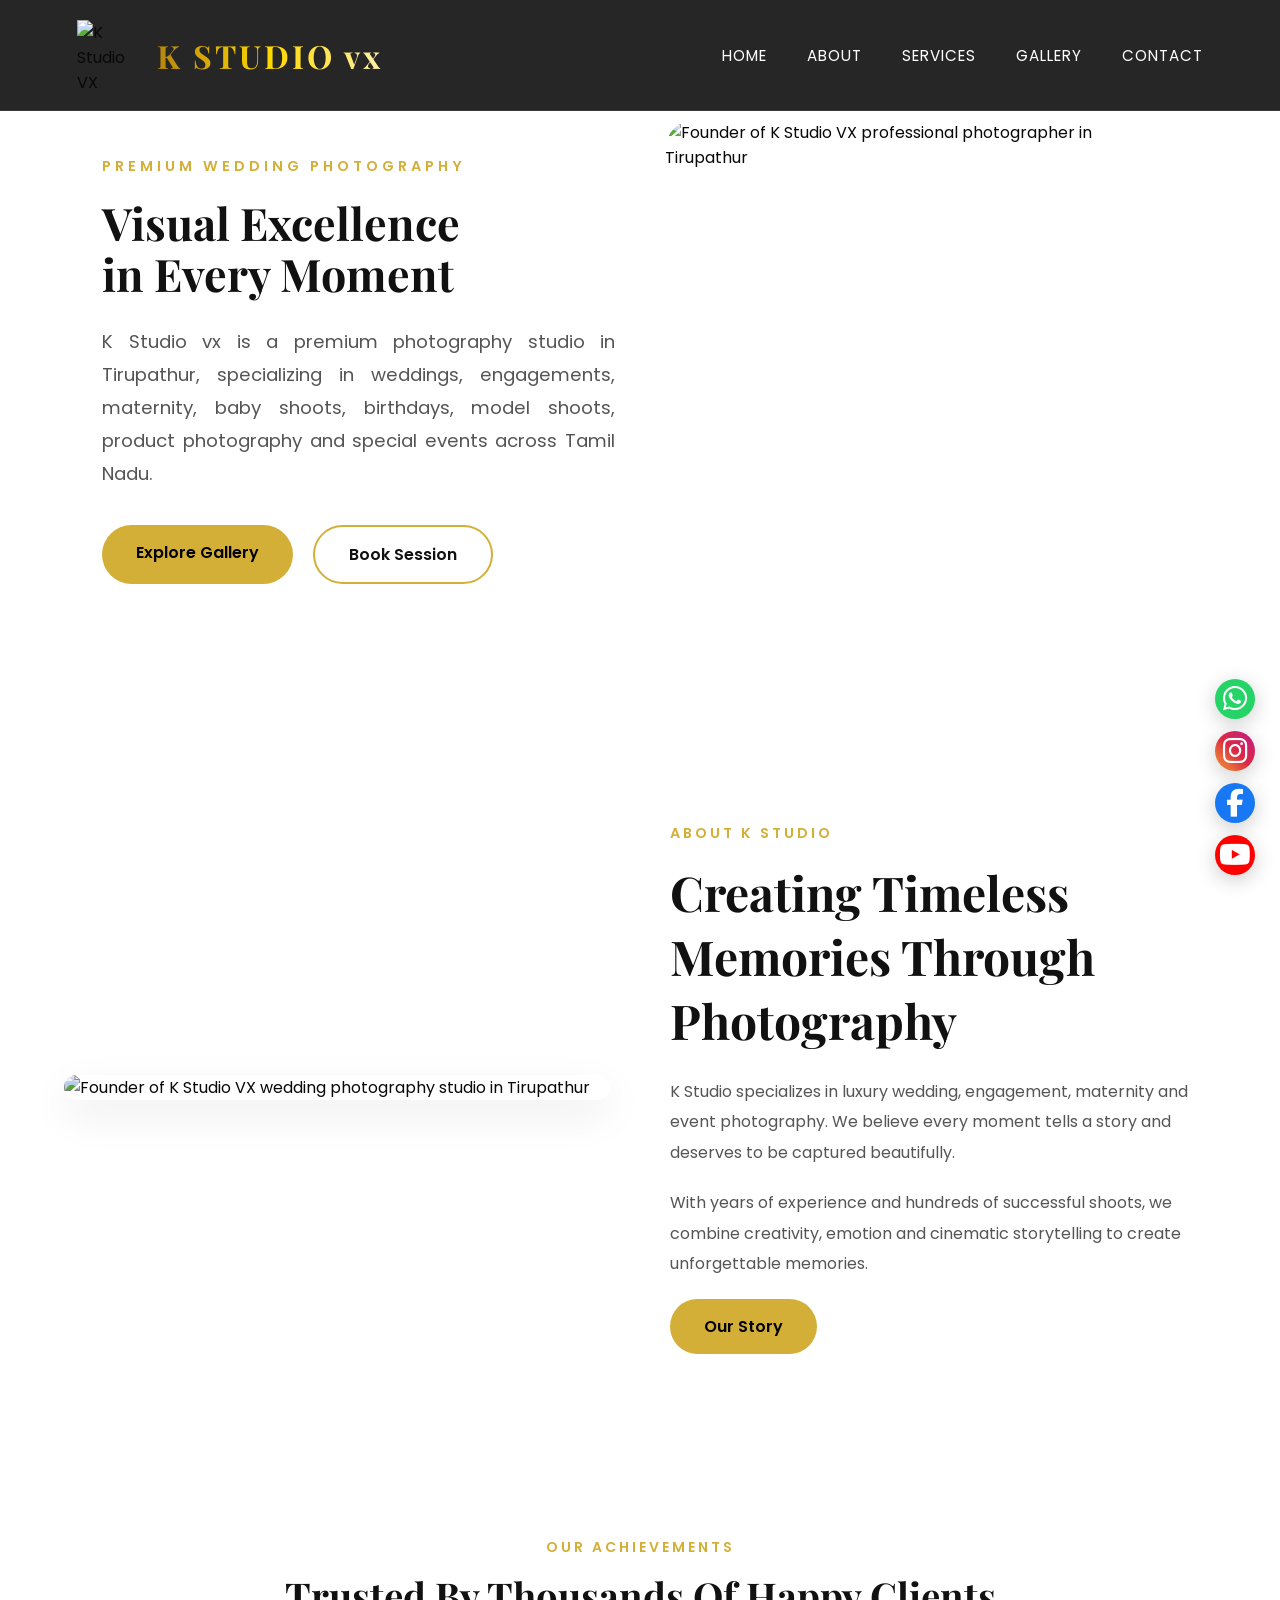
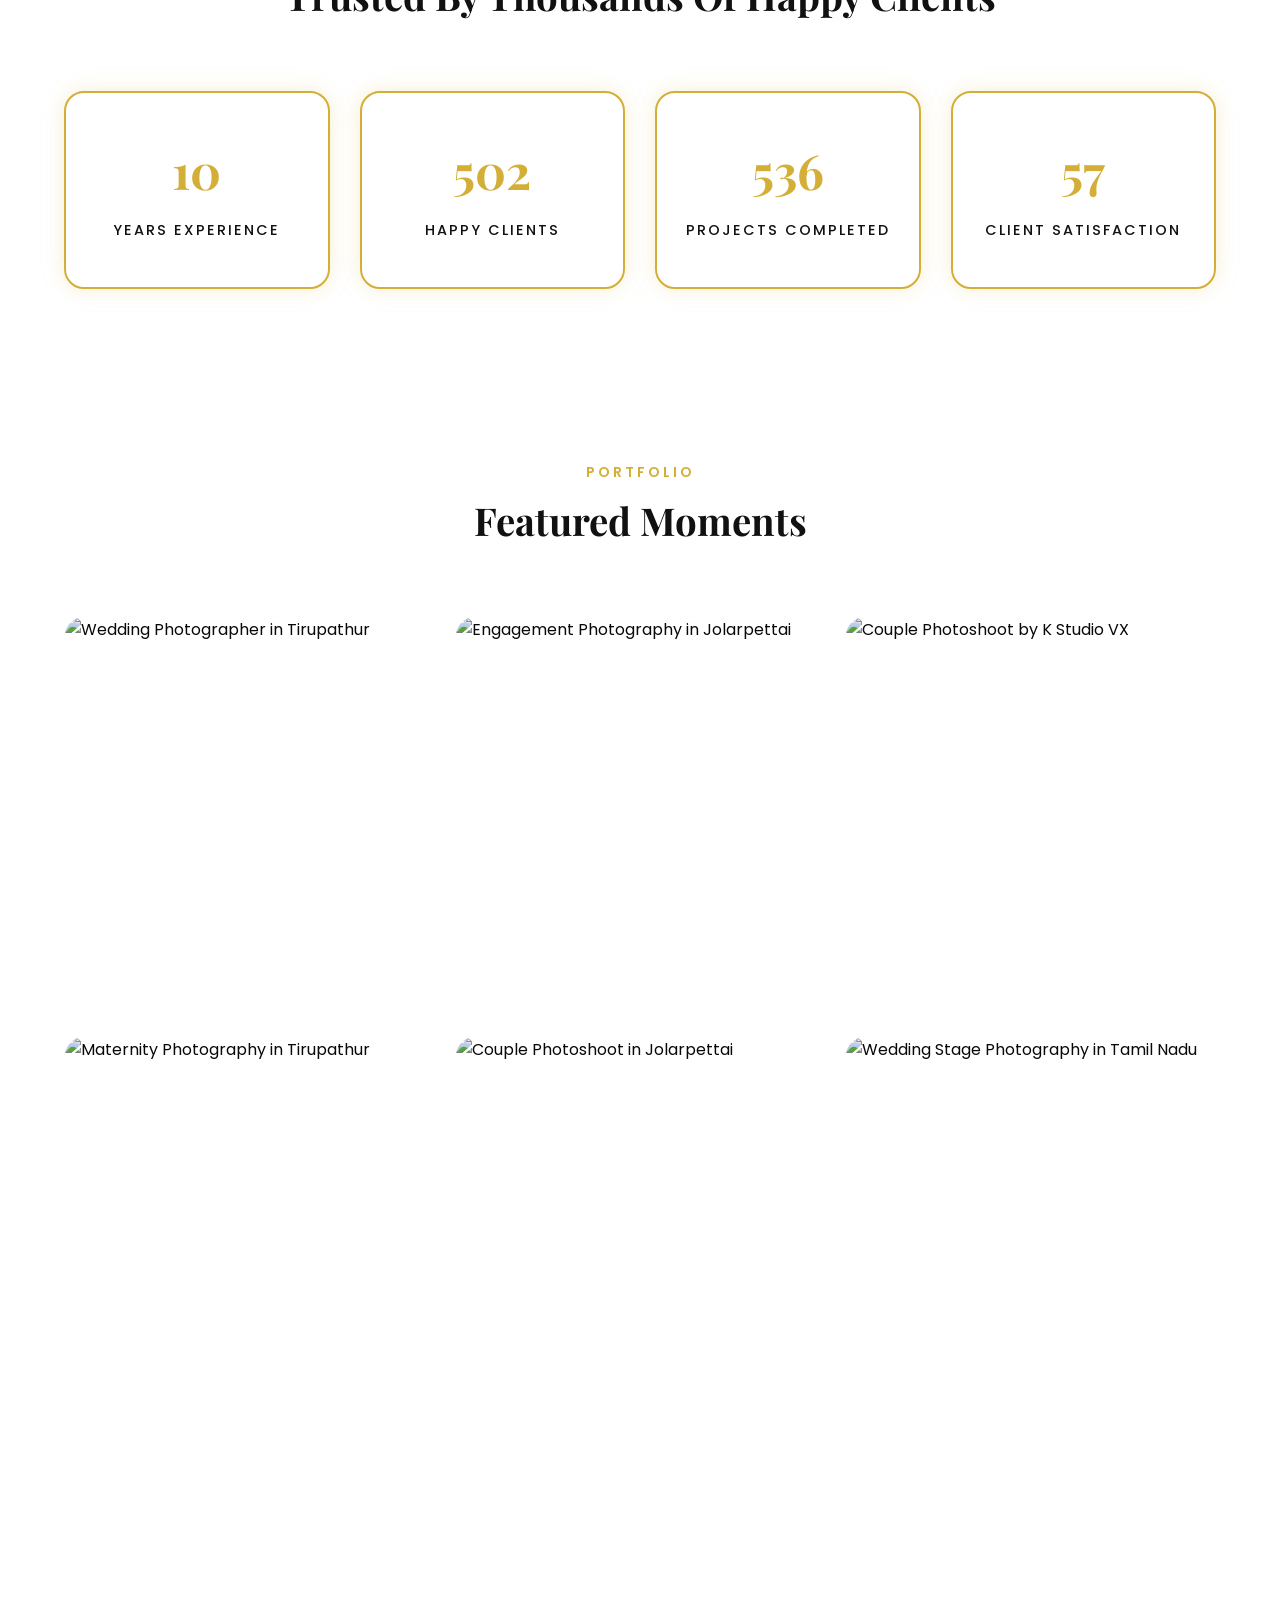
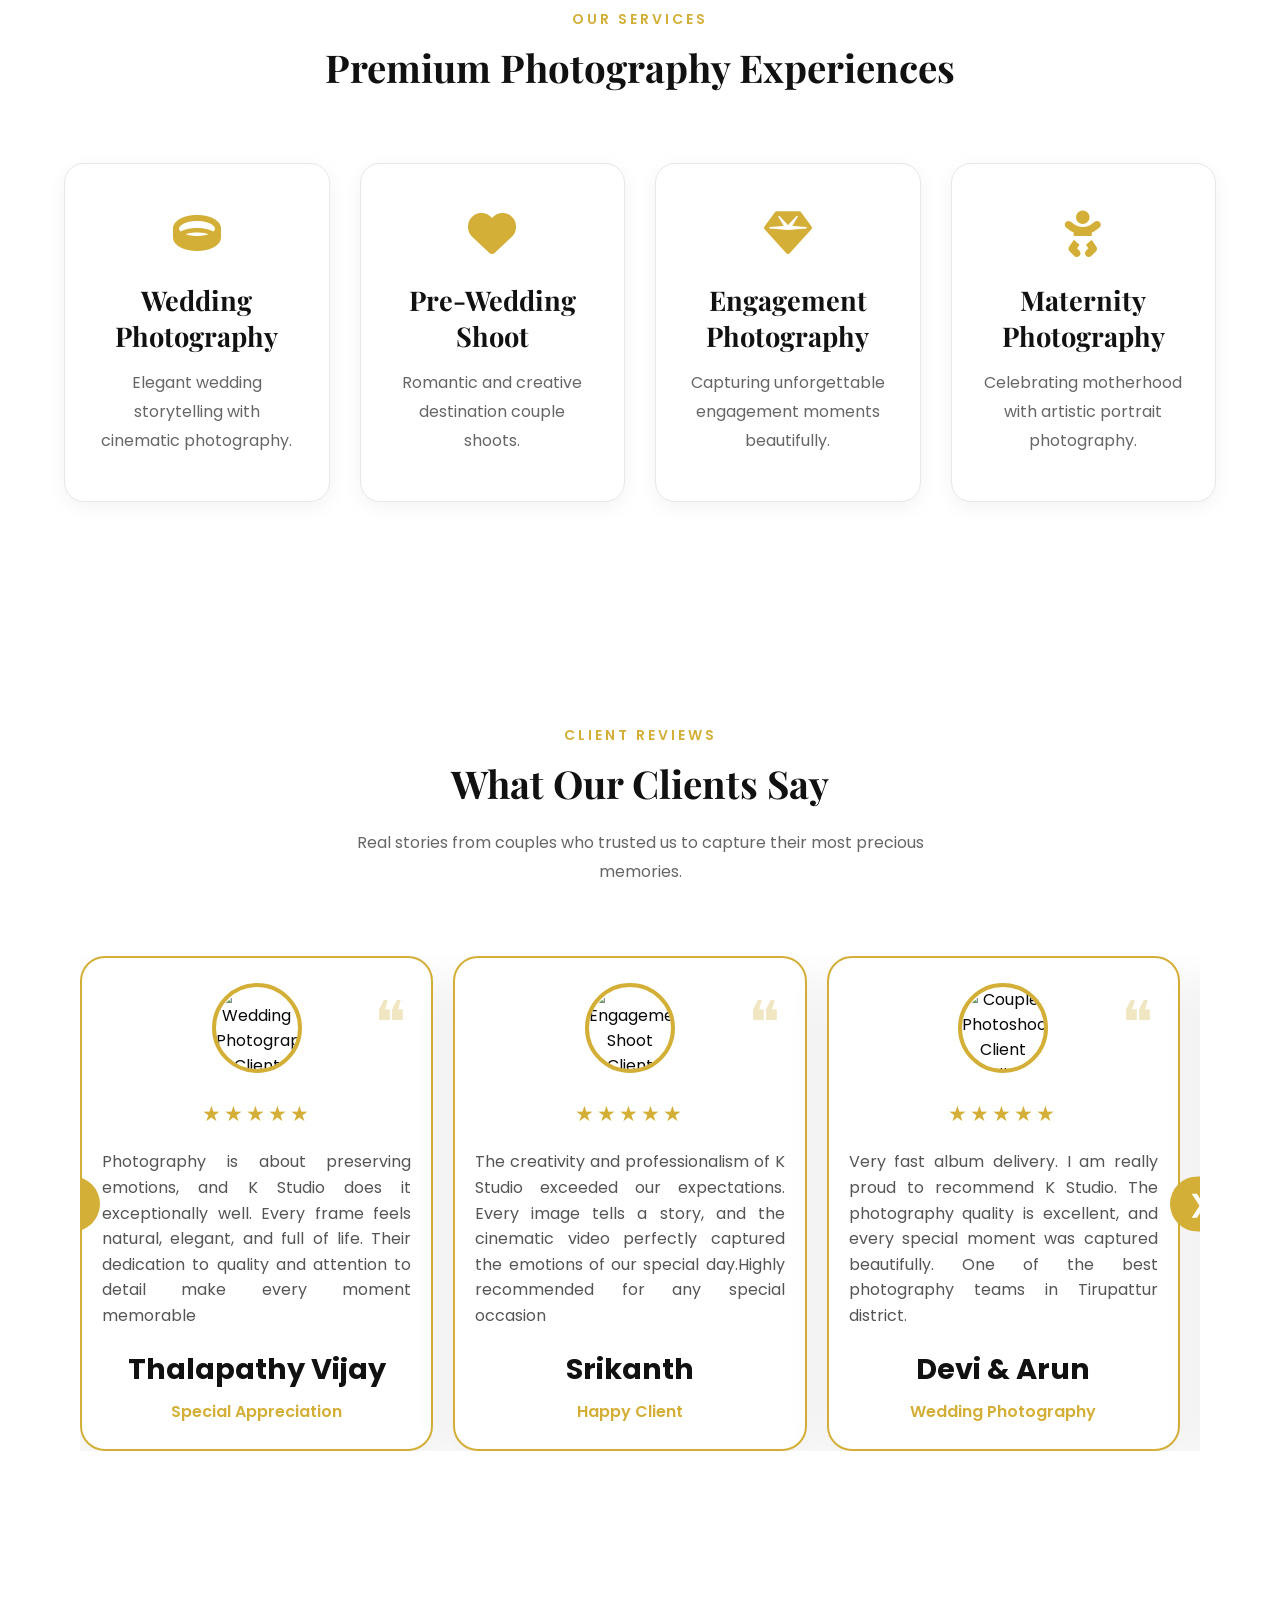
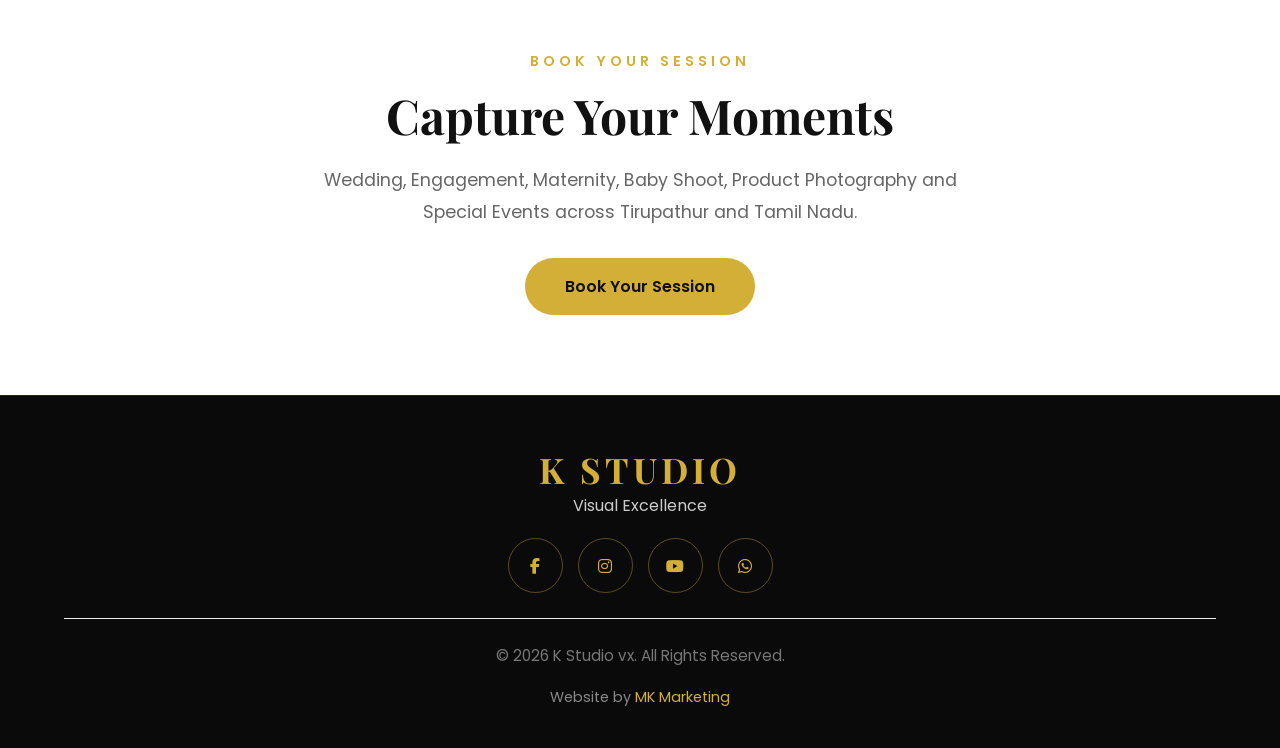
==== index.html @ 22b1cc3c "Add files via upload" ====
<!DOCTYPE html>
<html lang="en">
<head>

<meta charset="UTF-8">
<meta name="viewport" content="width=device-width, initial-scale=1.0">

<title>K Studio vx | Wedding Photographer in Tirupathur & Jolarpettai</title>

<meta name="description"
content="K Studio vx offers wedding photography, pre-wedding shoots, engagement photography, maternity photography and event photography in Tirupathur, Jolarpettai and surrounding areas of Tamil Nadu.">

<meta name="keywords"
content="Wedding Photographer Tirupathur, Wedding Photography Jolarpettai, Pre Wedding Shoot Tirupathur, Engagement Photography Tirupathur, Maternity Photography Tirupathur, Event Photographer Tirupathur">

<meta name="robots"
content="index, follow">

<meta name="author"
content="K Studio vx">

<meta name="theme-color"
content="#d4af37">

<link rel="canonical"
href="https://kstudiovx.com/">

<!-- Open Graph -->

<meta property="og:title"
content="K Studio vx | Wedding Photographer in Tirupathur & Jolarpettai">

<meta property="og:description"
content="Professional Wedding, Pre-Wedding, Engagement, Maternity and Event Photography Services in Tirupathur and Jolarpettai.">

<meta property="og:type"
content="website">

<meta property="og:url"
content="https://kstudiovx.com/">

<meta property="og:image"
content="https://kstudiovx.com/images/hero.jpg">

<meta property="og:site_name"
content="K Studio vx">

<!-- Twitter -->

<meta name="twitter:card"
content="summary_large_image">

<meta name="twitter:title"
content="K Studio vx | Wedding Photographer">

<meta name="twitter:description"
content="Wedding, Engagement, Pre-Wedding, Maternity and Event Photography in Tirupathur & Jolarpettai.">

<meta name="twitter:image"
content="https://kstudiovx.com/images/hero.jpg">

<!-- Favicon -->

<link rel="icon"
type="image/x-icon"
href="favicon/favicon.ico">

<link rel="icon"
type="image/png"
sizes="96x96"
href="favicon/favicon-96x96.png">

<link rel="apple-touch-icon"
href="favicon/apple-touch-icon.png">

<link rel="manifest"
href="favicon/site.webmanifest">

<!-- Google Fonts -->

<link rel="preconnect"
href="https://fonts.googleapis.com">

<link rel="preconnect"
href="https://fonts.gstatic.com"
crossorigin>

<link href="https://fonts.googleapis.com/css2?family=Playfair+Display:wght@400;500;600;700;800&family=Poppins:wght@300;400;500;600&display=swap"
rel="stylesheet">

<!-- Font Awesome -->

<link rel="stylesheet"
href="https://cdnjs.cloudflare.com/ajax/libs/font-awesome/6.5.2/css/all.min.css">

<!-- Main CSS -->

<link rel="stylesheet"
href="style.css">

<!-- Local Business Schema -->

<script type="application/ld+json">
{
  "@context":"https://schema.org",
  "@type":"PhotographyBusiness",
  "name":"K Studio VX",
  "url":"https://kstudiovx.com/",
  "logo":"https://kstudiovx.com/favicon/web-app-manifest-512x512.png",
  "image":"https://kstudiovx.com/images/hero.jpg",
  "telephone":"+91 8110020794",
  "priceRange":"₹₹",
  "address":{
    "@type":"PostalAddress",
    "addressLocality":"Tirupathur",
    "addressRegion":"Tamil Nadu",
    "addressCountry":"IN"
  },
  "areaServed":[
    "Tirupathur",
    "Jolarpettai",
    "Vaniyambadi",
    "Ambur"
  ],
  "sameAs":[
    "https://www.instagram.com/kstudio_vx",
    "https://www.facebook.com/Kstudiovx",
    "https://www.youtube.com/channel/UClkUbWwsA2UwLpnq77SZYZA"
  ]
}
</script>

</head>
<body>

    <!-- LOADER -->
    <div id="loader">
        <div class="loader-content">
            <h1>K STUDIO</h1>
            <span>Visual Excellence</span>
        </div>
    </div>

    <!-- NAVBAR -->
    <header class="header">
        <div class="logo">

    <img src="images/k-studio-vx-logo.jpg" alt="K Studio VX Wedding Photographer Tirupathur Logo">

    <h2>K STUDIO vx</h2>

</div>

        <nav class="navbar">
            <ul>
                <li><a href="#home">Home</a></li>
                <li><a href="about.html">About</a></li>
                <li><a href="services.html">Services</a></li>
                <li><a href="gallery.html">Gallery</a></li>
                <li><a href="contact.html">Contact</a></li>
            </ul>
        </nav>

        <div class="menu-btn">
            <i class="fas fa-bars"></i>
        </div>
    </header>

    <!-- HERO SECTION -->
<section class="hero">

    <div class="hero-content">

        <span class="hero-subtitle">
            PREMIUM WEDDING PHOTOGRAPHY
        </span>

        <h1>
            Visual Excellence<br>
            in Every Moment
        </h1>
     <p>K Studio vx is a premium photography studio in Tirupathur,
specializing in weddings, engagements, maternity,
baby shoots, birthdays, model shoots, product photography
and special events across Tamil Nadu.
</p>

        <div class="hero-buttons">

            <a href="gallery.html" class="btn-gold">
                Explore Gallery
            </a>

            <a href="contact.html" class="btn-outline">
                Book Session
            </a>

        </div>

    </div>

    <div class="hero-image">

    <div class="hero-slider">

        <img src="images/k-studio-vx-founder-tirupathur.jpg" class="slide active" alt="Founder of K Studio VX professional photographer in Tirupathur">

        <img src="images/professional-photographer-tirupathur-k-studio-vx.jpg" class="slide" alt="Professional wedding and event photographer from K Studio VX Tirupathur">

        <img src="images/k-studio-vx-photography-team-tirupathur.jpg" class="slide" alt="K Studio VX photography team serving Tirupathur and Jolarpettai">

    </div>

</div>

</section>
<!-- ABOUT SECTION -->

<section class="about" id="about">

    <div class="container">

        <div class="about-grid">

            <div class="about-image">

                <img src="images/k-studio-vx-founder.jpg" alt="Founder of K Studio VX wedding photography studio in Tirupathur">

            </div>

            <div class="about-content">

                <span>ABOUT K STUDIO</span>

                <h2>Creating Timeless Memories Through Photography</h2>

                <p>
                    K Studio specializes in luxury wedding,
                    engagement, maternity and event photography.
                    We believe every moment tells a story and
                    deserves to be captured beautifully.
                </p>

                <p>
                    With years of experience and hundreds of
                    successful shoots, we combine creativity,
                    emotion and cinematic storytelling to
                    create unforgettable memories.
                </p>

                <a href="about.html" class="btn-gold">
                    Our Story
                </a>

            </div>

        </div>

    </div>

</section>
  <section class="stats">

    <div class="container">

        <div class="section-title">

            <span>OUR ACHIEVEMENTS</span>

            <h2>Trusted By Thousands Of Happy Clients</h2>

        </div>

        <div class="stats-grid">

            <div class="stat-box">
                <h2 class="counter" data-target="16">0</h2>
                <span>Years Experience</span>
            </div>

            <div class="stat-box">
                <h2 class="counter" data-target="880">0</h2>
                <span>Happy Clients</span>
            </div>

            <div class="stat-box">
                <h2 class="counter" data-target="940">0</h2>
                <span>Projects Completed</span>
            </div>

            <div class="stat-box">
                <h2 class="counter" data-target="100">0</h2>
                <span>Client Satisfaction</span>
            </div>

        </div>

    </div>

</section>

<!-- GALLERY PREVIEW -->
    <section class="gallery-preview reveal">

        <div class="container">

            <div class="section-title">
                <span>PORTFOLIO</span>
                <h2>Featured Moments</h2>
            </div>

            <div class="gallery-grid">

                <img src="images/wedding-photographer-tirupathur.jpg" alt="Wedding Photographer in Tirupathur">
                <img src="images/wedding-couple-portrait-tirupathur.jpg" alt="Engagement Photography in Jolarpettai">
                <img src="images/engagement-photography-jolarpettai.jpg" alt="Couple Photoshoot by K Studio VX">
                <img src="images/maternity-photography-tirupathur.jpg" alt="Maternity Photography in Tirupathur">
                <img src="images/couple-photoshoot-jolarpettai.jpg" alt="Couple Photoshoot in Jolarpettai">
                <img src="images/pre-wedding-shoot-tirupathur.jpg" alt="Wedding Stage Photography in Tamil Nadu">

            </div>

        </div>

    </section>
    <!-- SERVICES -->
    <section class="services reveal">

        <div class="container">

            <div class="section-title">
                <span>OUR SERVICES</span>
                <h2>Premium Photography Experiences</h2>
            </div>

            <div class="services-grid">

                <div class="service-card">
                  <i class="fas fa-ring"></i>
                    <h3>Wedding Photography</h3>
                    <p>
                        Elegant wedding storytelling with
                        cinematic photography.
                    </p>
                </div>

                <div class="service-card">
              <i class="fas fa-heart"></i>
                    <h3>Pre-Wedding Shoot</h3>
                    <p>
                        Romantic and creative destination
                        couple shoots.
                    </p>
                </div>

                <div class="service-card">
                   <i class="fas fa-gem"></i>
                    <h3>Engagement Photography</h3>
                    <p>
                        Capturing unforgettable engagement
                        moments beautifully.
                    </p>
                </div>

                <div class="service-card">
                    <i class="fas fa-baby"></i>
                    <h3>Maternity Photography</h3>
                    <p>
                        Celebrating motherhood with artistic
                        portrait photography.
                    </p>
                </div>

            </div>

        </div>

    </section>

  
    

<!-- TESTIMONIAL SECTION -->
<section class="testimonial" id="testimonial">

    <div class="container">

        <div class="section-title">

            <span>CLIENT REVIEWS</span>

            <h2>What Our Clients Say</h2>

            <p>
                Real stories from couples who trusted us to capture
                their most precious memories.
            </p>

        </div>

        <!-- TESTIMONIAL SLIDER -->
        <div class="testimonial-slider">

            <!-- PREVIOUS BUTTON -->
            <button class="testimonial-prev">
                ❮
            </button>

            <!-- TESTIMONIAL GRID -->
            <div class="testimonial-grid">

                <!-- CARD 1 -->
                <div class="testimonial-card">

                    <div class="quote-icon">❝</div>

                    <img src="images/wedding-client-review.jpg" alt="Wedding Photography Client Review">

                    <div class="review-stars">★★★★★</div>

                    <p>
                      Photography is about preserving emotions, and K Studio does it exceptionally well. Every frame feels natural, elegant, and full of life. Their dedication to quality and attention to detail make every moment memorable

                    <h3>Thalapathy Vijay </h3>

                    <span class="client-type">
                        Special Appreciation
                    </span>

                </div>

                <!-- CARD 2 -->
                <div class="testimonial-card">

                    <div class="quote-icon">❝</div>

                    <img src="images/engagement-client-review.jpg" alt="Engagement Shoot Client Testimonial">

                    <div class="review-stars">★★★★★</div>

                    <p>
                The creativity and professionalism of K Studio exceeded our expectations. Every image tells a story, and the cinematic video perfectly captured the emotions of our special day.Highly recommended for any special occasion
                    </p>

                    <h3>Srikanth</h3>

                    <span class="client-type">
                        Happy Client
                    </span>

                </div>

                <!-- CARD 3 -->
                <div class="testimonial-card">

                    <div class="quote-icon">❝</div>

                    <img src="images/couple-shoot-client-review.jpg" alt="Couple Photoshoot Client Feedback">

                    <div class="review-stars">★★★★★</div>

                    <p>
                       Very fast album delivery. I am really proud to recommend K Studio. The photography quality is excellent, and every special moment was captured beautifully. One of the best photography teams in Tirupattur district.
                    </p>

                    <h3>Devi & Arun</h3>

                    <span class="client-type">
                        Wedding Photography
                    </span>

                </div>

                <!-- CARD 4 -->
                <div class="testimonial-card">

                    <div class="quote-icon">❝</div>

                    <img src="images/maternity-client-review.jpg" alt="Maternity Photography Client Review">

                    <div class="review-stars">★★★★★</div>

                    <p>I had an amazing studio experience! The space was clean, professional, and well-equipped. The staff made me feel comfortable and confident throughout the session. Highly recommended!
                    </p>

                    <h3>Rishi Raj</h3>

                    <span class="client-type">
                        Wedding Photography
                    </span>

                </div>
                <!-- CARD 5 -->

                <div class="testimonial-card">

                    <div class="quote-icon">❝</div>

                    <img src="images/event-photography-review.jpg" alt="Event Photography Customer Testimonial">

                    <div class="review-stars">★★★★★</div>

                    <p>
                        Karthi Was Not Only a Master Behind The Camera But Also a True Professional. They Arrived On Time, Maintained a Friendly and Made Us Feel At Ease Throughout The Session.
                    </p>

                    <h3>Ashwin Venkatesh</h3>

                    <span class="client-type">
                       Pre-Wedding Photography
                    </span>

                </div>
                 <!-- CARD 6 -->
                <div class="testimonial-card">

                    <div class="quote-icon">❝</div>

                    <img src="images/wedding-photography-review.jpg" alt="Wedding Photography Experience with K Studio VX">

                    <div class="review-stars">★★★★★</div>

                    <p>K Studio delivers pure magic through the lens.Every photo tells a story, full of emotion and detail.Their team is highly professional, punctual, and creative. They capture natural moments without making it feel staged.Editing are simply top-notch.

                    <h3>Lokesh</h3>

                    <span class="client-type">
                        Engagement Shoot
                    </span>

                </div>

            </div>

            <!-- NEXT BUTTON -->
            <button class="testimonial-next">
                ❯
            </button>

        </div>

    </div>

</section>
    <!-- CTA -->
   <!-- CTA SECTION -->
<section class="cta reveal">

    <div class="container">

        <span class="cta-subtitle">
            BOOK YOUR SESSION
        </span>

        <h2>
    Capture Your Moments
</h2>
        <p>
            Wedding, Engagement, Maternity, Baby Shoot,
            Product Photography and Special Events across
            Tirupathur and Tamil Nadu.
        </p>

        <a href="contact.html" class="btn-gold">
            Book Your Session
        </a>

    </div>

</section>

    <!-- FOOTER -->
    <footer>

        <div class="container">

            <h2>K STUDIO</h2>

            <p>
           Visual Excellence
            </p>

            <div class="social-icons">

                <a href="https://www.facebook.com/Kstudiovx"><i class="fab fa-facebook-f"></i></a>

                <a href="https://www.instagram.com/kstudio_vx"><i class="fab fa-instagram"></i></a>

                <a href="https://www.youtube.com/channel/UClkUbWwsA2UwLpnq77SZYZA"><i class="fab fa-youtube"></i></a>

                <a href="https://wa.me/918110020794"><i class="fab fa-whatsapp"></i></a>

            </div>

            <p class="copyright">
                © 2026 K Studio vx. All Rights Reserved.
            </p>
       <p class="footer-credit">Website by
    <a href="https://mohankanth.com"
       target="_blank"
       rel="noopener noreferrer">
       MK Marketing
    </a>
</p>

        </div>

    </footer>

    <!-- WHATSAPP -->
    <div class="floating-social">

    <a href="https://wa.me/918110020794" target="_blank" class="whatsapp">
        <i class="fab fa-whatsapp"></i>
    </a>

    <a href="https://www.instagram.com/kstudio_vx" target="_blank" class="instagram">
        <i class="fab fa-instagram"></i>
    </a>

    <a href="https://www.facebook.com/Kstudiovx" target="_blank" class="facebook">
        <i class="fab fa-facebook-f"></i>
    </a>

    <a href="https://www.youtube.com/channel/UClkUbWwsA2UwLpnq77SZYZA" target="_blank" class="youtube">
        <i class="fab fa-youtube"></i>
    </a>

</div>

    <!-- JS -->
    <script src="script.js"></script>

</body>
</html>
---- style.css ----
/* ==========================================
   K STUDIO LUXURY PHOTOGRAPHY WEBSITE
   PART 1
   RESET + VARIABLES + LOADER + NAVBAR + HERO
========================================== */

/* GOOGLE FONT FALLBACK */
@import url('https://fonts.googleapis.com/css2?family=Playfair+Display:wght@400;500;600;700;800&family=Poppins:wght@300;400;500;600&display=swap');

:root{

    --gold:#d4af37;
    --gold-light:#f4d36a;
    --black:#080808;
    --black-light:#121212;
    --dark:#0f0f0f;
    --white:#ffffff;
    --gray:#b8b8b8;
    --border:rgba(255,255,255,0.08);

    --playfair:'Playfair Display', serif;
    --poppins:'Poppins', sans-serif;

    --transition:all .4s ease;
}

/* ==========================================
   RESET
========================================== */

*{
    margin:0;
    padding:0;
    box-sizing:border-box;
    scroll-behavior:smooth;
}

html{
    overflow-x:hidden;
    scrollbar-width: thin;
    scrollbar-color: #d4af37 #000;
}


body{

    background:var(--white);

    color:var(--black);

    font-family:var(--poppins);
}

img{
    width:100%;
    display:block;
}

a{
    text-decoration:none;
}

ul{
    list-style:none;
}

.container{
    width:90%;
    max-width:1300px;
    margin:auto;
}

section{
    padding:70px 0;
}

/* ==========================================
   SCROLLBAR
========================================== */

::-webkit-scrollbar{
    width:10px;
}

::-webkit-scrollbar-track{
    background:#000;
}

::-webkit-scrollbar-thumb{
    background:var(--gold);
    border-radius:50px;
}

/* ==========================================
   LOADER
========================================== */

#loader{
    position:fixed;
    top:0;
    left:0;
    width:100%;
    height:100vh;
    background:#000;
    z-index:99999;

    display:flex;
    align-items:center;
    justify-content:center;

    transition:1s;
}

.loader-content{
    text-align:center;
}

.loader-content h1{

    font-family:var(--playfair);
    font-size:4rem;
    letter-spacing:8px;
    color:var(--gold);

    animation:pulse 2s infinite;
}

.loader-content span{
    color:#bbb;
    letter-spacing:5px;
    text-transform:uppercase;
}

@keyframes pulse{

    0%{
        opacity:.4;
    }

    50%{
        opacity:1;
    }

    100%{
        opacity:.4;
    }
}

/* ==========================================
   HEADER
========================================== */

.header{

    position:fixed;
    top:0;
    left:0;

    width:100%;

    padding:20px 6%;

    display:flex;
    align-items:center;
    justify-content:space-between;

    z-index:99999;

    backdrop-filter:blur(15px);

    background:rgba(0,0,0,.85);

    border-bottom:1px solid rgba(255,255,255,.08);

    transition:.4s ease;
}


.header.scrolled{

    padding:15px 6%;

    background:rgba(0,0,0,.75);

    backdrop-filter:blur(15px);

    border-bottom:1px solid rgba(255,255,255,.08);

    box-shadow:0 5px 20px rgba(0,0,0,.25);
}
.logo{

    display:flex;

    align-items:center;

    gap:10px;
}
.logo img{

    width:70px;

    height:70px;

    object-fit:contain;
}
.logo span{
    font-size:0.65em;
}
.logo h2{

    font-family:var(--playfair);

    color:var(--gold);

    font-size:2rem;

    letter-spacing:3px;

    margin:0;
}

/* ==========================================
   NAVBAR
========================================== */

.navbar ul{

    display:flex;

    gap:40px;
}


.navbar ul li a{

    color:#ffffff;

    font-size:.95rem;

    text-transform:uppercase;

    letter-spacing:1px;

    position:relative;

    transition:.4s ease;
}

.navbar ul li a:hover{
    color:var(--gold);
}

.navbar ul li a::after{

    content:'';

    position:absolute;
    left:0;
    bottom:-8px;

    width:0%;
    height:2px;

    background:var(--gold);

    transition:.4s;
}

.navbar ul li a:hover::after{
    width:100%;
}

.menu-btn{
display:none;

    font-size:2rem;

    color:#ffffff;

    cursor:pointer;

    z-index:100000;
}

.menu-btn i{

    color:white;
    font-size:1.7rem;
}

/* ==========================================
   HERO SECTION
========================================== */
.hero{

   min-height:auto;
    padding:120px 8%;

    display:flex;

    align-items:center;

    justify-content:space-between;

    gap:50px;

    

    background:#ffffff;

    position:relative;
}

.hero-content{
    flex:1;
    max-width:600px;
}

.hero-subtitle{

    color:var(--gold);

    letter-spacing:4px;

    text-transform:uppercase;

    font-size:.9rem;

    font-weight:600;

    margin-bottom:20px;

    display:block;
}

.hero h1{

    font-family:var(--playfair);

     font-size:2.8rem;

     line-height:1.15;

    color:#111;

    margin-bottom:25px;
}

.hero p{

    color:#555;

    font-size:1.15rem;

    line-height:1.8;

    margin-bottom:35px;
    text-align:justify;
    text-justify:inter-word;
}

.hero-image{
 width:100%;
 max-width:700px;
 height:auto;
 border-radius:30px;
 object-fit:cover;
    flex:1;

    display:flex;

    justify-content:center;
}

.hero-image img{

    width:100%;
    max-width:650px;

    border-radius:25px;

    box-shadow:
    0 25px 60px rgba(0,0,0,.15);
}
.hero-slider{

    position:relative;

    width:100%;

    height:500px;

    border-radius:30px;

    overflow:hidden;
}

.hero-slider .slide{

    position:absolute;

    top:0;
    left:0;

    width:100%;
    height:100%;

    object-fit:cover;

    opacity:0;

    transition:opacity 1s ease-in-out;
}

.hero-slider .slide.active{

    opacity:1;
}
/* ==========================================
/* ==========================================
   MOBILE
========================================== */
@media(max-width:768px){
 .logo{
        display:flex;
        align-items:center;
        gap:10px;
    }

    .logo img{
        width:50px;
        height:auto;
    }

    .logo h2{
        font-size:1.8rem;
        letter-spacing:1px;
        white-space:nowrap;
    }
    .hero{
        flex-direction:column;
        text-align:center;
        padding:110px 25px 60px;
    }

    .hero-content{
        max-width:350px;
        margin:0 auto;
    }
     .hero-image{
        width:100%;
    }
.hero-image img{
        width:100%;
        height:350px;
        object-fit:cover;
        border-radius:20px;
    }
    .hero-subtitle{
        font-size:0.85rem;
        letter-spacing:5px;
        line-height:1.8;
    }

    .hero h1{
        font-size:2.3rem;
        line-height:1.2;
        margin:20px 0;
    }

    .hero p{
        font-size:1rem;
        line-height:1.9;
        max-width:320px;
        margin:0 auto 30px;
    }

    .hero-buttons{
        flex-direction:column;
        align-items:center;
        gap:18px;
    }

    .btn-gold,
    .btn-outline{
        width:280px;
    }
     .hero-slider{

        height:350px;
    }
}
/* ==========================================
   BUTTONS
========================================== */

.hero-buttons{

    display:flex;
    gap:20px;
    flex-wrap:wrap;
    
}

.btn-gold{

    background:var(--gold);
    color:black;

    padding:15px 34px;

    font-weight:600;

    border-radius:50px;

    transition:.4s;

    display:inline-block;
}

.btn-gold:hover{

    transform:translateY(-4px);

    box-shadow:
    0 10px 25px
    rgba(212,175,55,.35);
}

.btn-outline{

     border:2px solid var(--gold);

    color:#111;

    background:#fff;

    padding:15px 34px;

    font-weight:600;

    border-radius:50px;

    transition:.4s;

    display:inline-block;
}

.btn-outline:hover{
background:var(--gold);

    color:#000;
}
/* ==========================================
   SECTION TITLE
========================================== */

.section-title{

    text-align:center;

    margin-bottom:70px;
}

.section-title span{

    color:var(--gold);

    text-transform:uppercase;

    letter-spacing:4px;

    font-size:.85rem;
}

.section-title h2{

    font-family:var(--playfair);

    font-size:2rem;

    margin-top:15px;
}

/* ==========================================
   RESPONSIVE
========================================== */

@media(max-width:991px){

    .navbar{

        position:fixed;

        top:80px;
        left:0;

        width:100%;

        background:#0a0a0a;

        display:none;

        padding:20px 0;

        z-index:99999;
    }

    .navbar.mobile-active{
        display:block;
    }

    .navbar ul{
        flex-direction:column;
        text-align:center;
        gap:25px;
    }
}

@media(max-width:768px){

    .hero{
        padding:110px 25px 60px;
    }

    .hero-content{
        max-width:350px;
        margin:0 auto; /* remove margin-left */
        text-align:center;
    }

    .hero-subtitle{
        font-size:0.85rem;
        letter-spacing:4px;
        line-height:1.8;
    }

    .hero h1{
        font-size:2.4rem;
        line-height:1.2;
        margin-bottom:20px;
    }

    .hero p{
        font-size:1rem;
        line-height:1.8;
        margin-bottom:30px;
    }

    .hero-buttons{
        display:flex;
        flex-direction:column;
        align-items:center;
        gap:15px;
    }

    .btn-gold,
    .btn-outline{
        width:280px;
        text-align:center;
    }

    .hero-image img{
        width:100%;
        max-width:100%;
        display:block;
    }

    .section-title h2{
         font-size:2rem;

        line-height:1.3;
    }

    .loader-content h1{
        font-size:2.5rem;
    }
}

@media(max-width:480px){

    .hero h1{
        font-size:2.1rem;
    }

    .hero p{
        font-size:.95rem;
    }

    .btn-gold,
    .btn-outline{
        width:100%;
        max-width:300px;
    }
}
/* ==========================================
   PART 2
   ABOUT + SERVICES + STATS
========================================== */

/* ==========================================
   ABOUT SECTION
========================================== */

/* ==========================================
   ABOUT SECTION
========================================== */

.about{

    background:#ffffff;

    padding:80px 0;
}

.about-grid{

    display:grid;

    grid-template-columns:1fr 1fr;

    gap:60px;

    align-items:center;
}

.about-image img{

    width:100%;

    border-radius:25px;
    

    box-shadow:
    0 15px 40px rgba(0,0,0,.08);
}

.about-content span{

    color:#d4af37;

    letter-spacing:3px;

    font-size:.9rem;

    font-weight:600;
}

.about-content h2{

    font-family:var(--playfair);

    font-size:3rem;

    color:#111;

    margin:15px 0 25px;
}

.about-content p{

    color:#555;

    line-height:1.9;

    margin-bottom:20px;
}

/* MOBILE */
/* MOBILE */

@media(max-width:991px){

    .about-grid{

        grid-template-columns:1fr;

        gap:30px;

        text-align:left;
    }

    .about-content{

        order:2;

        text-align:left;
    }

    .about-image{

        order:1;
    }

}

@media(max-width:768px){

    .about{

        padding:50px 20px;
    }

    .about-content span{

        display:block;

        text-align:center;
    }

    .about-content h2{

        font-size:1.8rem;

        line-height:1.3;

        text-align:center;

        margin-bottom:20px;
    }

    .about-content p{

        font-size:1rem;

        line-height:1.9;

        text-align:left;

        margin-bottom:15px;
    }

    .about-content .btn-gold{

        display:block;

        width:220px;

        margin:25px auto 0;

        text-align:center;
    }

}
/* ==========================================
   SERVICES SECTION
========================================== */

.services{

    background:#ffffff;

    padding:100px 0;
}

.services-grid{

    display:grid;

    grid-template-columns:repeat(4,1fr);

    gap:30px;
}

/* CARD */

.service-card{

    background:#ffffff;

    border:1px solid #e8e8e8;

    border-radius:20px;

    padding:45px 30px;

    text-align:center;

    transition:.4s ease;

    box-shadow:
    0 5px 20px rgba(0,0,0,.05);
}

.service-card:hover{

    transform:translateY(-10px);

    border-color:var(--gold);

    box-shadow:
    0 15px 35px rgba(0,0,0,.10);
}

/* ICON */

.service-card i{

    font-size:3rem;

    color:var(--gold);

    margin-bottom:25px;
}

/* TITLE */

.service-card h3{

    font-family:var(--playfair);

    font-size:1.7rem;

    color:#111111;

    margin-bottom:15px;
}

/* TEXT */

.service-card p{

    color:#666666;

    line-height:1.8;

    font-size:1rem;
}

/* ==========================================
   TABLET
========================================== */

@media(max-width:991px){

    .services-grid{

        grid-template-columns:repeat(2,1fr);
    }
}

/* ==========================================
   MOBILE
========================================== */

@media(max-width:768px){

    .services{

        padding:70px 0;
    }

    .services-grid{

        grid-template-columns:1fr;

        gap:20px;
    }

    .service-card{

        padding:35px 25px;
    }

    .service-card h3{

        font-size:1.4rem;
    }
}

/* ==========================================
   STATS SECTION
========================================== */
/* ==========================================
   STATS SECTION
========================================== */

.stats{

      background:#ffffff !important;

    padding:100px 0;
}
.stats-grid{

    display:grid;

    grid-template-columns:repeat(4,1fr);

    gap:30px;
}

.stat-box{

    background:#ffffff;

    border:2px solid #d4af37;

    border-radius:20px;

    padding:45px 25px;

    text-align:center;

    transition:.4s ease;

    box-shadow:
    0 0 15px rgba(212,175,55,.15),
    0 0 30px rgba(212,175,55,.08);
}

.stat-box:hover{

    transform:translateY(-8px);

    box-shadow:
    0 0 25px rgba(212,175,55,.35),
    0 0 50px rgba(212,175,55,.20);

    border-color:#c99a00;
}

.stat-box h2{

    font-family:var(--playfair);

    font-size:3rem;

    color:#d4af37;

    margin-bottom:15px;

    font-weight:700;
}
.stat-box span{

    color:#111111;

    font-size:.9rem;

    text-transform:uppercase;

    letter-spacing:2px;

    font-weight:500;
}
/* TABLET */

@media(max-width:991px){

    .stats-grid{

        grid-template-columns:repeat(2,1fr);
    }
}

/* MOBILE */

@media(max-width:768px){

    .stats{

        padding:70px 0;
    }

    .stats-grid{

        grid-template-columns:1fr;
    }

    .stat-box h2{

        font-size:2.5rem;
    }
}
/* ==========================================
   PART 3
   GALLERY + TESTIMONIAL + CTA + FOOTER
   WHATSAPP + FINAL ANIMATIONS
========================================== */

/* ==========================================
   GALLERY SECTION
========================================== */

.gallery-preview{
    background:#ffffff;
}

.gallery-grid{

    display:grid;
    grid-template-columns:repeat(3,1fr);
    gap:20px;
}

.gallery-grid img{

    width:100%;
    height:400px;

    object-fit:cover;

    border-radius:20px;

    cursor:pointer;

    transition:.6s ease;

    border:1px solid rgba(255,255,255,.05);
}

.gallery-grid img:hover{

    transform:scale(1.05);

    box-shadow:
    0 15px 40px rgba(0,0,0,.5),
    0 0 25px rgba(212,175,55,.25);

    border-color:rgba(212,175,55,.4);
}

/* ==========================================
   TESTIMONIAL SECTION
========================================== */
/* ==========================================
   TESTIMONIAL SECTION
========================================== */
/* TESTIMONIAL SECTION */

/* ==========================================
   TESTIMONIAL SECTION
========================================== */

.testimonial{
    padding:120px 0;
    background:#ffffff;
    position:relative;
    overflow:hidden;
}

.testimonial .container{
    max-width:1400px;
    width:100%;
    margin:0 auto;
    padding:0 80px;
    position:relative;
}

/* HEADING */

.section-title{
    text-align:center;
    margin-bottom:70px;
}

.section-title span{
    color:#d4af37;
    letter-spacing:3px;
    font-size:14px;
    font-weight:600;
}

.section-title h2{
    font-size:2.4rem;
    margin-top:10px;
    margin-bottom:20px;
    color:#111;
}

.section-title p{
    max-width:650px;
    margin:auto;
    color:#666;
    line-height:1.8;
}

/* ==========================================
   SLIDER
========================================== */

.testimonial-slider{
    position:relative;
    overflow:hidden;
    width:100%;
}

.testimonial-grid{
    display:flex;
    gap:20px;
    transition:transform .5s ease;
}

/* ==========================================
   CARD
========================================== */

.testimonial-card{

    flex:0 0 calc(33.333% - 20px);

    min-width:calc(33.333% - 20px);
    min-height:unset;
    justify-content:space-between;

    background:#fff;
    border-radius:25px;
    padding:25px 20px;
    text-align:center;
    border:2px solid #d4af37;
    box-shadow:0 15px 40px rgba(0,0,0,.08);
    position:relative;
    transition:.4s ease;
    box-sizing:border-box;
}
.testimonial-grid{
    display:flex;
    gap:20px;
    align-items:stretch;
}
.testimonial-card:hover{

    transform:none;

    border-color:#d4af37;

    box-shadow:
    0 0 25px rgba(212,175,55,.25);
}

/* QUOTE */

.quote-icon{
    position:absolute;

    top:20px;
    right:25px;

    font-size:60px;

    color:#d4af37;

    opacity: 0.3;
}

/* IMAGE */

.testimonial-card img{
    width:90px;
    height:90px;

    border-radius:50%;

    object-fit:cover;

    border:4px solid #d4af37;

    display:block;

    margin:0 auto 25px;
}

/* STARS */

.review-stars{
    color:#d4af37;

    font-size:1.3rem;

    letter-spacing:3px;

    margin-bottom:20px;
}

/* REVIEW */

.testimonial-card p{
    text-align:justify;

    line-height:1.6;
     font-size:1rem;

    color:#555;

    margin-bottom:20px;
}

/* NAME */

.testimonial-card h3{
    margin-bottom:8px;

    color:#111;

    font-size:1.8rem;
}

/* CLIENT TYPE */

.client-type{
    display:block;

    color:#d4af37;

    font-weight:600;
}

/* ==========================================
   ARROWS
========================================== */

.testimonial-prev,
.testimonial-next{

    position:absolute;

    top:50%;

    transform:translateY(-50%);

    width:55px;
    height:55px;

    border-radius:50%;

    border:none;

    background:#d4af37;

    color:#fff;

    font-size:24px;

    cursor:pointer;

    z-index:999;
}

/* Move outside cards */




.testimonial-prev:hover,
.testimonial-next:hover{
    transform:translateY(-50%) scale(1.1);
}

.testimonial-prev{
    left: -35px;
}

.testimonial-next{
    right:-25px;
}

/* ==========================================
   TABLET
========================================== */
@media(max-width:991px){

    .testimonial-card{

        flex:0 0 calc(50% - 10px);

        min-width:calc(50% - 10px);

        box-sizing:border-box;
    }

}

/* ==========================================
   MOBILE
========================================== */

@media(max-width:768px){

    .testimonial{
        padding:80px 0;
    }

    .testimonial .container{
        padding:0 20px;
    }

    .testimonial-grid{
        gap:0;
    }

     .testimonial-card{
        flex:0 0 100%;
        min-width:100%;
        max-width:100%;
        box-sizing:border-box;

        min-height:500px; /* adjust as needed */
    }


    .testimonial-card img{
        width:100px;
        height:100px;
    }

    .testimonial-card p{
        text-align:left;
        line-height:1.9;
    }

    .section-title h2{
        font-size:2rem;
    }

    .testimonial-prev,
    .testimonial-next{
        width:45px;
        height:45px;
        font-size:18px;
    }

    .testimonial-prev{
        left:-22px;
    }

    .testimonial-next{
        right:-10px;
    }
}
/* ==========================================
   CTA SECTION
========================================== */
/* ==========================================
   CTA SECTION
========================================== */

/* ==========================================
   CTA SECTION
========================================== */

.cta{
    background:#ffffff;
    padding:80px 20px;
    text-align:center;
    border-top:none;
}

.cta h2{

    font-family:var(--playfair);

    font-size:3rem;

    line-height:1.2;

    color:#111;

    margin-bottom:20px;

    max-width:900px;

    margin-left:auto;
    margin-right:auto;
}

.cta p{

    color:#666;

    font-size:1.1rem;

    line-height:1.8;

    max-width:700px;

    margin:0 auto 30px;
}

.cta .btn-gold{

    background:#d4af37;

    color:#111;

    padding:16px 40px;

    border-radius:50px;

    font-weight:600;

    display:inline-block;

    transition:.4s;
}

.cta .btn-gold:hover{

    transform:translateY(-4px);

    box-shadow:
    0 10px 25px rgba(212,175,55,.25);
}
.cta-subtitle{

    display:block;

    color:#d4af37;

    letter-spacing:4px;

    text-transform:uppercase;

    font-size:.9rem;

    font-weight:600;

    margin-bottom:15px;
}

/* MOBILE */

@media(max-width:768px){

    .cta{

        padding:60px 25px;
    }

      .cta h2{

        font-size:1.8rem;

        line-height:1.3;

        margin-bottom:15px;
    }


    .cta p{

        font-size:.95rem;

        line-height:1.8;

        max-width:300px;

        margin:0 auto 25px;
    }
    .cta-subtitle{

        font-size:.8rem;

        letter-spacing:3px;
    }

    .cta .btn-gold{

        width:280px;

        text-align:center;
    }
}
/* ==========================================
   FOOTER
========================================== */
/* ==========================================
   FOOTER - WHITE LUXURY THEME
========================================== */

/* ==========================================
   FOOTER - BLACK LUXURY THEME
========================================== */

footer{

    background:#0a0a0a;

    padding:50px 0 20px;

    text-align:center;

    border-top:1px solid rgba(212,175,55,.15);
}

footer h2{

    font-family:var(--playfair);

    color:#d4af37;

      font-size:2.2rem;

    letter-spacing:4px;

    margin: bottom 10px;
}

footer p{

    color:#cccccc;
margin-bottom:20px;
    font-size:1rem;
}

/* SOCIAL ICONS */

.social-icons{

    display:flex;

    justify-content:center;

    gap:15px;

    margin:20px 0;
}

.social-icons a{

    width:55px;
    height:55px;

    display:flex;
    align-items:center;
    justify-content:center;

    border-radius:50%;

    border:1px solid rgba(212,175,55,.4);

    color:#d4af37;

    background:transparent;

    transition:.4s ease;
}

.social-icons a:hover{

    background:#d4af37;

    color:#000;

    transform:translateY(-5px);

    box-shadow:
    0 0 20px rgba(212,175,55,.35);
}

/* COPYRIGHT */

.copyright{

    margin-top:15px;

    padding-top:15px;

    border-top:1px solid rgba(255,255,255,.08);

    color:#888;

    font-size:.95rem;
}
.footer-credit{
    margin-top:15px;
    font-size:0.9rem;
    color:#888 !important;
}

/* MOBILE */

@media(max-width:768px){

    footer{

        padding:40px 20px ;
    }

    footer h2{

        font-size:2rem;
    }
    footer p{
        font-size:0.95rem;
        line-height:1.6;
    }
.footer-credit{
    margin-top:15px;
    font-size:0.9rem;
    color:#888 !important;
}

.footer-credit a,
.footer-credit a:visited,
.footer-credit a:active{
    color:#d4af37 !important;
    text-decoration:none;
    font-weight:600;
}

.footer-credit a:hover{
    color:#ffffff !important;
}

    .social-icons a{
        width:50px;
        height:50px;
        font-size:1rem;
    }

    .copyright{
font-size:0.9rem;
        line-height:1.6;
        max-width:300px;
        margin:auto;
    }
}

/* ==========================================
   COPYRIGHT
========================================== */

.copyright{

    margin-top:25px;

    padding-top:25px;

    border-top:1px solid #eeeeee;

    font-size:.95rem;

    color:#777777;
}

/* ==========================================
   WHATSAPP BUTTON
========================================== */

.whatsapp-btn{

    position:fixed;

    right:25px;
    bottom:25px;

    width:65px;
    height:65px;

    border-radius:50%;

    background:#25D366;

    color:#ffffff;

    display:flex;
    align-items:center;
    justify-content:center;

    font-size:2rem;

    z-index:999;

    box-shadow:
    0 10px 25px rgba(37,211,102,.35);

    transition:.4s ease;
}

.whatsapp-btn:hover{

    transform:scale(1.1);

    box-shadow:
    0 15px 35px rgba(37,211,102,.55);
}

/* ==========================================
   MOBILE
========================================== */

@media(max-width:768px){

    footer{

        padding:60px 20px 30px;
    }

    footer h2{

        font-size:2rem;
    }

    .social-icons{

        gap:12px;
    }

    .social-icons a{

        width:45px;
        height:45px;
    }

    .whatsapp-btn{

        width:60px;
        height:60px;

        font-size:1.8rem;

        right:20px;
        bottom:20px;
    }
}

/* ==========================================
   GOLD SHIMMER EFFECT
========================================== */

@keyframes shimmer{

    0%{
        background-position:-200% center;
    }

    100%{
        background-position:200% center;
    }
}

.logo h2{

    background:
    linear-gradient(
        90deg,
        #b8860b,
        #ffd700,
        #fff2a8,
        #ffd700,
        #b8860b
    );

    background-size:200% auto;

    -webkit-background-clip:text;
    -webkit-text-fill-color:transparent;

    animation:shimmer 6s linear infinite;
}

/* ==========================================
   IMAGE HOVER GLOW
========================================== */

.gallery-grid img,
.about-image img{

    filter:brightness(.95);
}

.gallery-grid img:hover,
.about-image img:hover{

    filter:brightness(1.08);
}

/* ==========================================
   RESPONSIVE
========================================== */

@media(max-width:991px){

    .gallery-grid{

        grid-template-columns:repeat(2,1fr);
    }

    .cta h2{
        font-size:2.6rem;
    }
}

@media(max-width:768px){

    .gallery-grid{

        grid-template-columns:1fr;
    }

    .gallery-grid img{

        height:400px;
    }

    .testimonial-box{

        padding:45px 25px;
    }

    .testimonial-box p{

        font-size:1rem;
    }

    .cta h2{

        font-size:2rem;
    }

    .cta p{

        font-size:.95rem;
    }
}

@media(max-width:480px){

    .whatsapp-btn{

        width:58px;
        height:58px;

        font-size:1.6rem;
    }

    footer h2{

        font-size:1.6rem;
    }
}
/* MOBILE MENU */

@media(max-width:991px){

    .menu-btn{
        display:block;
        z-index:10001;
    }

    .navbar{

        position:absolute;

        top:100%;
        left:0;

        width:100%;

        background:#0a0a0a;

        display:none;

        padding:20px 0;

        border-top:1px solid rgba(255,255,255,.08);

        z-index:99999;
    }

    .navbar.mobile-active{
        display:block;
    }

    .navbar ul{

        flex-direction:column;

        text-align:center;

        gap:25px;
    }

    .navbar ul li a{

        display:block;

        padding:10px;

        width:100%;
    }
}
/* ==========================================
   GALLERY PAGE
========================================== */

.gallery-hero{

    min-height:60vh;

    display:flex;

    align-items:center;

    justify-content:center;

    text-align:center;

    background:#ffffff;

    padding:140px 20px 80px;
}

.gallery-hero span{

    
    color:var(--gold);

    letter-spacing:6px;

    font-size:.9rem;

    font-weight:600;
}

.gallery-hero h1{
 font-family:var(--playfair);

    font-size:3rem;

    line-height:1.2;

    color:#111;

    margin:20px 0;
}

.gallery-hero p{

    color:#666;

    font-size:1.2rem;

    max-width:700px;

    margin:0 auto;
}

.filter-buttons{

    display:flex;

    justify-content:center;

    gap:15px;

    flex-wrap:wrap;
}

.filter-buttons button{

    background:transparent;

    border:1px solid var(--gold);

    color:solid var(--gold);

    padding:12px 25px;

    border-radius:40px;

    cursor:pointer;
}

.filter-buttons button.active{

    background:var(--gold);

    color:black;
}

.portfolio-grid{

    display:grid;

    grid-template-columns:
    repeat(auto-fit,minmax(320px,1fr));

    gap:25px;
}

.portfolio-item{

     position:relative;
    overflow:hidden;
    border-radius:20px;

    opacity:0;
    transform:translateY(40px);

    transition:.6s;
}

.portfolio-item.visible{

    opacity:1;

    transform:translateY(0);
}

.portfolio-item img{

   width:100%;
    height:420px;

    object-fit:cover;

    transition:.6s ease;
}
.overlay{

    position:absolute;

    inset:0;

    z-index:1;

    background:
    linear-gradient(
        transparent,
        rgba(0,0,0,.8)
    );

    display:flex;

    align-items:flex-end;

    padding:25px;
}
.portfolio-item:hover img{

    transform:scale(1.08);
}
/* Show Overlay on Hover */

.portfolio-item:hover .overlay{

    opacity:1;
}

.overlay h3{

    color:#fff;

    font-family:var(--playfair);

    transform:translateY(20px);

    transition:.4s ease;
}

.portfolio-item:hover .overlay h3{

    transform:translateY(0);
}
/* LIGHTBOX */

.lightbox{

    position:fixed;

    inset:0;

    background:
    rgba(0,0,0,.95);

    display:none;

    align-items:center;

    justify-content:center;

    z-index:9999;
}

.lightbox.show{

    display:flex;
}

.lightbox img{

    max-width:90%;
    max-height:85vh;

    border-radius:15px;
}

.close-lightbox{

    position:absolute;

    top:20px;
    right:30px;

    font-size:3rem;

    color:white;

    cursor:pointer;
}
/* CONTACT PAGE */

.contact-page{
    background:#fff;
}

.contact-grid{
    display:grid;
    grid-template-columns:1fr 1fr;
    gap:50px;
}

.contact-info,
.contact-form-box{

     background:#ffffff;

    border:2px solid #d4af37;

    border-radius:25px;
    height:auto;
    padding:35px;

    box-shadow:0 5px 20px rgba(0,0,0,.05);
}

.contact-info h2,
.contact-form-box h2{

    font-family:var(--playfair);
    margin-bottom:20px;
}

.info-box{

    display:flex;

    gap:20px;

    margin:20px 0;
}

.info-box i{

    color:var(--gold);

    font-size:1.4rem;
}

.contact-form-box form{

    display:flex;

    flex-direction:column;

    gap:15px;
}

.contact-form-box input,
.contact-form-box textarea,
.contact-form-box select{
width:100%;

    background:#f8f8f8;

    border:1px solid #ddd;

    color:#111;

    padding:15px;

    border-radius:12px;

    font-size:1rem;
}

.contact-form-box button{
    border:none;
    cursor:pointer;
}
.contact-info:hover,
.contact-form-box:hover{

    transform:translateY(-5px);

    transition:.4s ease;

    box-shadow:0 10px 25px rgba(212,175,55,.15);
}
.map-box iframe{

    width:100%;

    height:450px;

    border:none;

    border-radius:20px;
}

.insta-grid{

    display:grid;

    grid-template-columns:repeat(3,1fr);

    gap:15px;
}

.insta-grid img{

    height:260px;

    object-fit:cover;

    border-radius:15px;

    transition:.4s;
}

.insta-grid img:hover{

    transform:scale(1.05);
}

@media(max-width:991px){

    .contact-grid{
        grid-template-columns:1fr;
    }

    .insta-grid{
        grid-template-columns:repeat(2,1fr);
    }
}

@media(max-width:768px){

    .contact-info,
    .contact-form-box{

        padding:25px;
    }

    .contact-info h2,
    .contact-form-box h2{

        font-size:2rem;
    }

    .info-box{

        gap:15px;
    }
}
/* ABOUT PAGE */

.about-story{
     background:#ffffff;
    padding:80px 0;
}

.vision-section{
     background:#ffffff;
    padding:80px 0;
}

.vision-grid{
    display:grid;
    grid-template-columns:repeat(3,1fr);
    gap:30px;
}

.vision-card{
 text-align:center;

    padding:35px;

    border-radius:20px;

    background:#ffffff;

    border:2px solid var(--gold);

    box-shadow:
    0 10px 30px rgba(0,0,0,.05);

    transition:.4s;
}

.vision-card:hover{

    transform:translateY(-10px);

    border-color:rgba(212,175,55,.4);
}

.vision-card i{

    font-size:3rem;

    color:var(--gold);

    margin-bottom:20px;
}

.why-grid{

    display:grid;

    grid-template-columns:repeat(2,1fr);

    gap:25px;
}

.why-box{

    background:white;

    padding:30px;

    border-radius:15px;

    border:2px solid rgba(255,255,255,.08);
}

.why-box h3{

    color:var(--gold);

    margin-bottom:10px;
}
.timeline{

    display:grid;

    grid-template-columns:repeat(4,1fr);

    gap:20px;
}

.timeline-item{

    text-align:center;

    padding:30px;

    border-radius:15px;

    background:white;
}

.timeline-item h3{

    color:var(--gold);

    font-size:2rem;

    margin-bottom:10px;
}

@media(max-width:991px){

    .vision-grid,
    .timeline{

        grid-template-columns:1fr 1fr;
    }
}

@media(max-width:768px){

    .vision-grid,
    .why-grid,
    .timeline{

        grid-template-columns:1fr;
    }

    .vision-card,
    .why-box,
    .timeline-item{

        padding:25px;
    }

    .section-title h2{

        font-size:2rem;
    }
      .gallery-hero{

        min-height:auto;

        padding:120px 20px 60px;
    }

    .gallery-hero h1{

        font-size:2.2rem;

        line-height:1.2;

        margin:15px 0;
    }

    .gallery-hero p{

        font-size:1rem;

        line-height:1.7;

        max-width:300px;
    }

    .gallery-hero span{

        font-size:.8rem;

        letter-spacing:4px;
    }
}
/* ==========================================
   SERVICES PAGE
========================================== */

.services-page{
    background:#ffffff;
    padding:100px 0;
}

.service-package-grid{
     display:grid;
    grid-template-columns:repeat(auto-fit,minmax(320px,380px));
    justify-content:center;
    gap:30px;
}

.service-package{
     width:100%;
    max-width:380px;
    background:#fff;
    border:2px solid #d4af37;
    border-radius:25px;
    padding:35px 25px;
    transition:.4s ease;
    box-shadow:0 5px 20px rgba(0,0,0,.05);
}

.service-package:hover{
    transform:translateY(-8px);
    box-shadow:0 10px 25px rgba(212,175,55,.15);
}

.service-icon{
    text-align:center;
    margin-bottom:20px;
}

.service-icon i{
    font-size:2.5rem;
    color:#d4af37;
}

.service-package h3{
    font-family:var(--playfair);
    font-size:1.6rem;
    color:#111;
    text-align:center;
    margin-bottom:15px;
}

.service-package p{
    max-width:280px;
    margin:0 auto 20px;
    line-height:1.8;
}

.service-package ul{
    list-style:none;
    padding:0;
    margin:0;
}

.service-package li{
    padding:8px 0;
    color:#555;
   
}
.process-section{
    padding:100px 0;
    background:#fff;
}

.process-grid{
    display:grid;
    grid-template-columns:repeat(4,1fr);
    gap:25px;
}

.process-box{
    background:#fff;
    border:2px solid #d4af37;
    border-radius:20px;
    padding:30px;
    text-align:center;
}

.process-box h3{
    color:#d4af37;
    font-size:2rem;
    margin-bottom:10px;
}

.process-box h4{
    color:#111;
    margin-bottom:15px;
}

.process-box p{
    color:#666;
    line-height:1.8;
}
@media(max-width:991px){

    .service-package-grid{
        grid-template-columns:repeat(2,1fr);
    }

    .process-grid{
        grid-template-columns:repeat(2,1fr);
    }
}

@media(max-width:768px){

    .service-package-grid,
    .process-grid{
        grid-template-columns:1fr;
    }

    .service-package{
        padding:30px 20px;
    }

    .service-package h3{
        font-size:1.4rem;
    }
}
.floating-social{
    position:fixed;
    right:25px;
    bottom:25px;
    display:flex;
    flex-direction:column;
    gap:12px;
    z-index:9999;
}

.floating-social a{
    width:40px;
    height:40px;
    border-radius:50%;
    display:flex;
    align-items:center;
    justify-content:center;
    color:#fff;
    font-size:28px;
    text-decoration:none;
    box-shadow:0 5px 20px rgba(0,0,0,.2);
    transition:.3s ease;
}

.floating-social a:hover{
    transform:scale(1.1);
}

.whatsapp{
    background:#25D366;
}

.instagram{
    background:linear-gradient(
    45deg,
    #f09433,
    #e6683c,
    #dc2743,
    #cc2366,
    #bc1888);
}

.facebook{
    background:#1877F2;
}

.youtube{
    background:#FF0000;
}

@media(max-width:768px){

    .floating-social{

        right:8px;

        bottom:20px;

        gap:10px;

        z-index:9999;
    }

    .floating-social a{

        width:45px;

        height:45px;

        font-size:20px;
    }

}
footer .footer-credit a,
footer .footer-credit a:link,
footer .footer-credit a:visited,
footer .footer-credit a:active{
    color:#d4af37 !important;
    text-decoration:none !important;
}

footer .footer-credit a:hover{
    color:#ffffff !important;
}
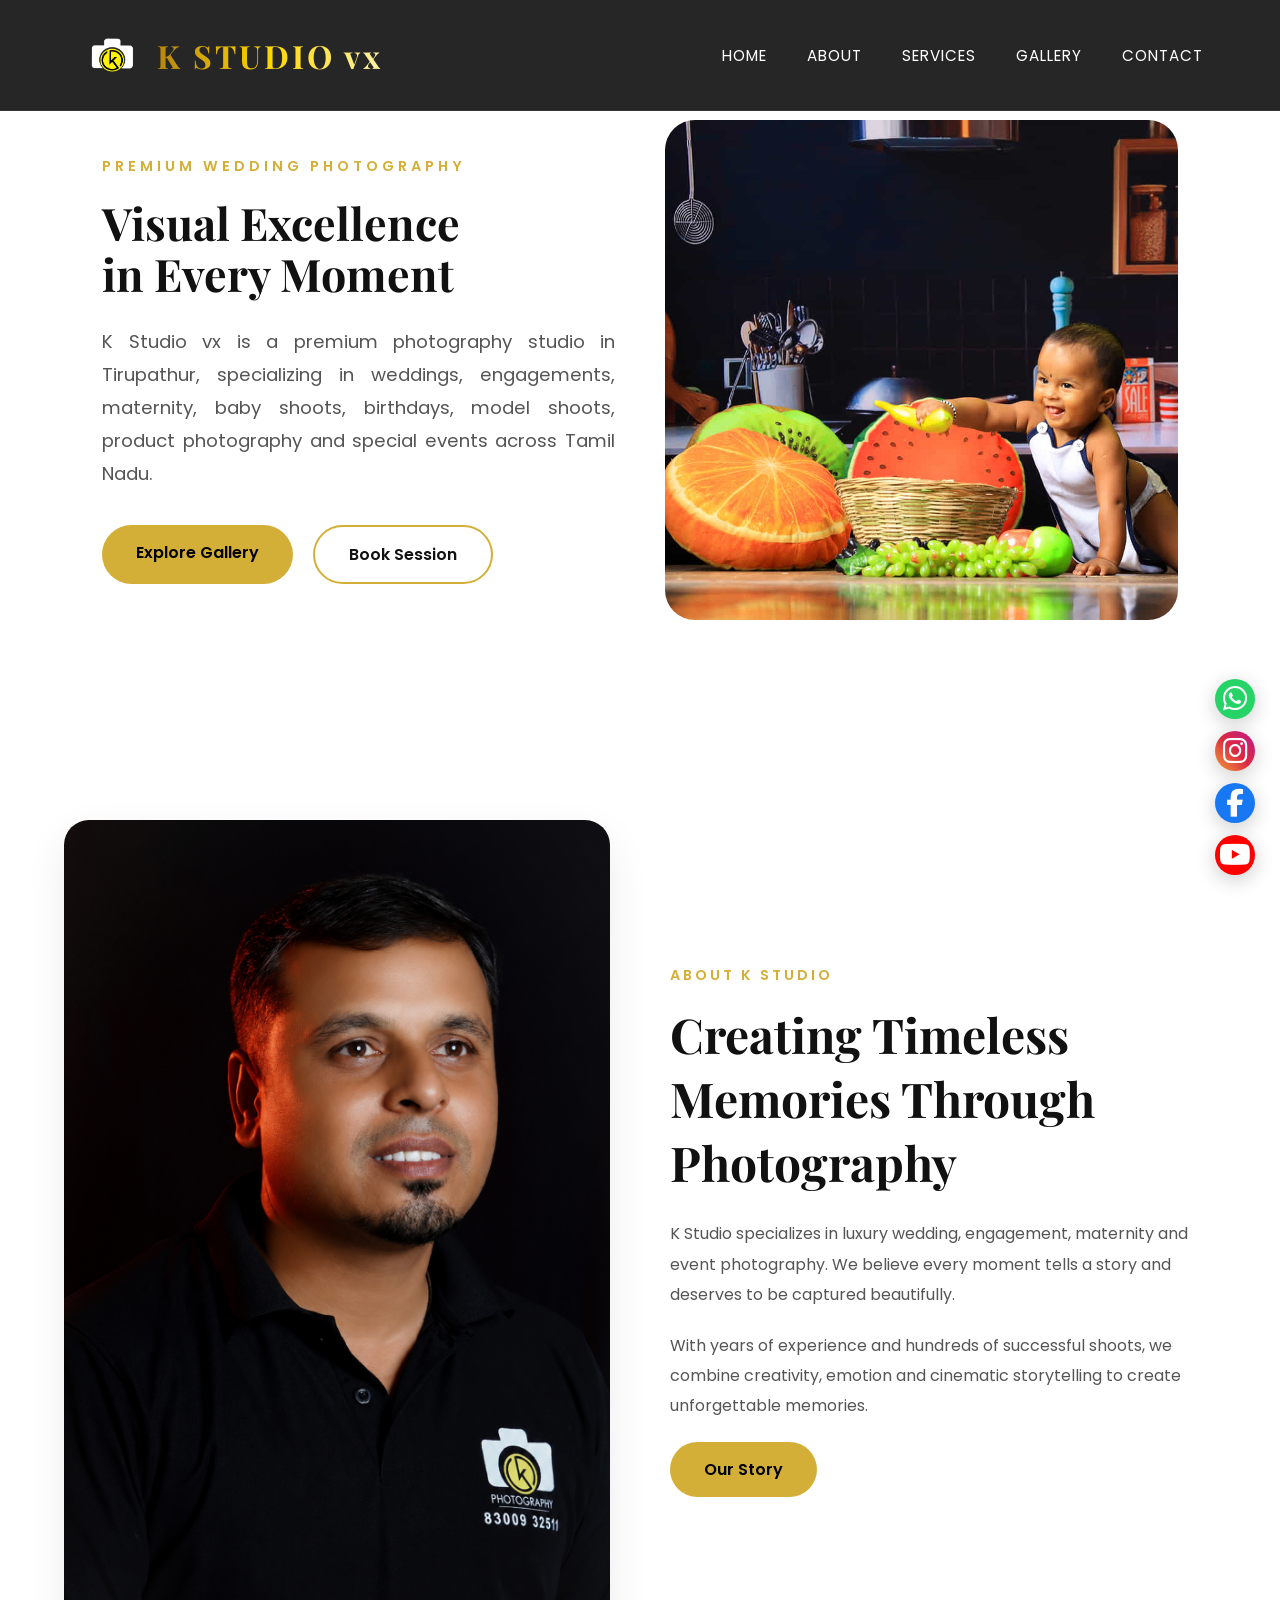
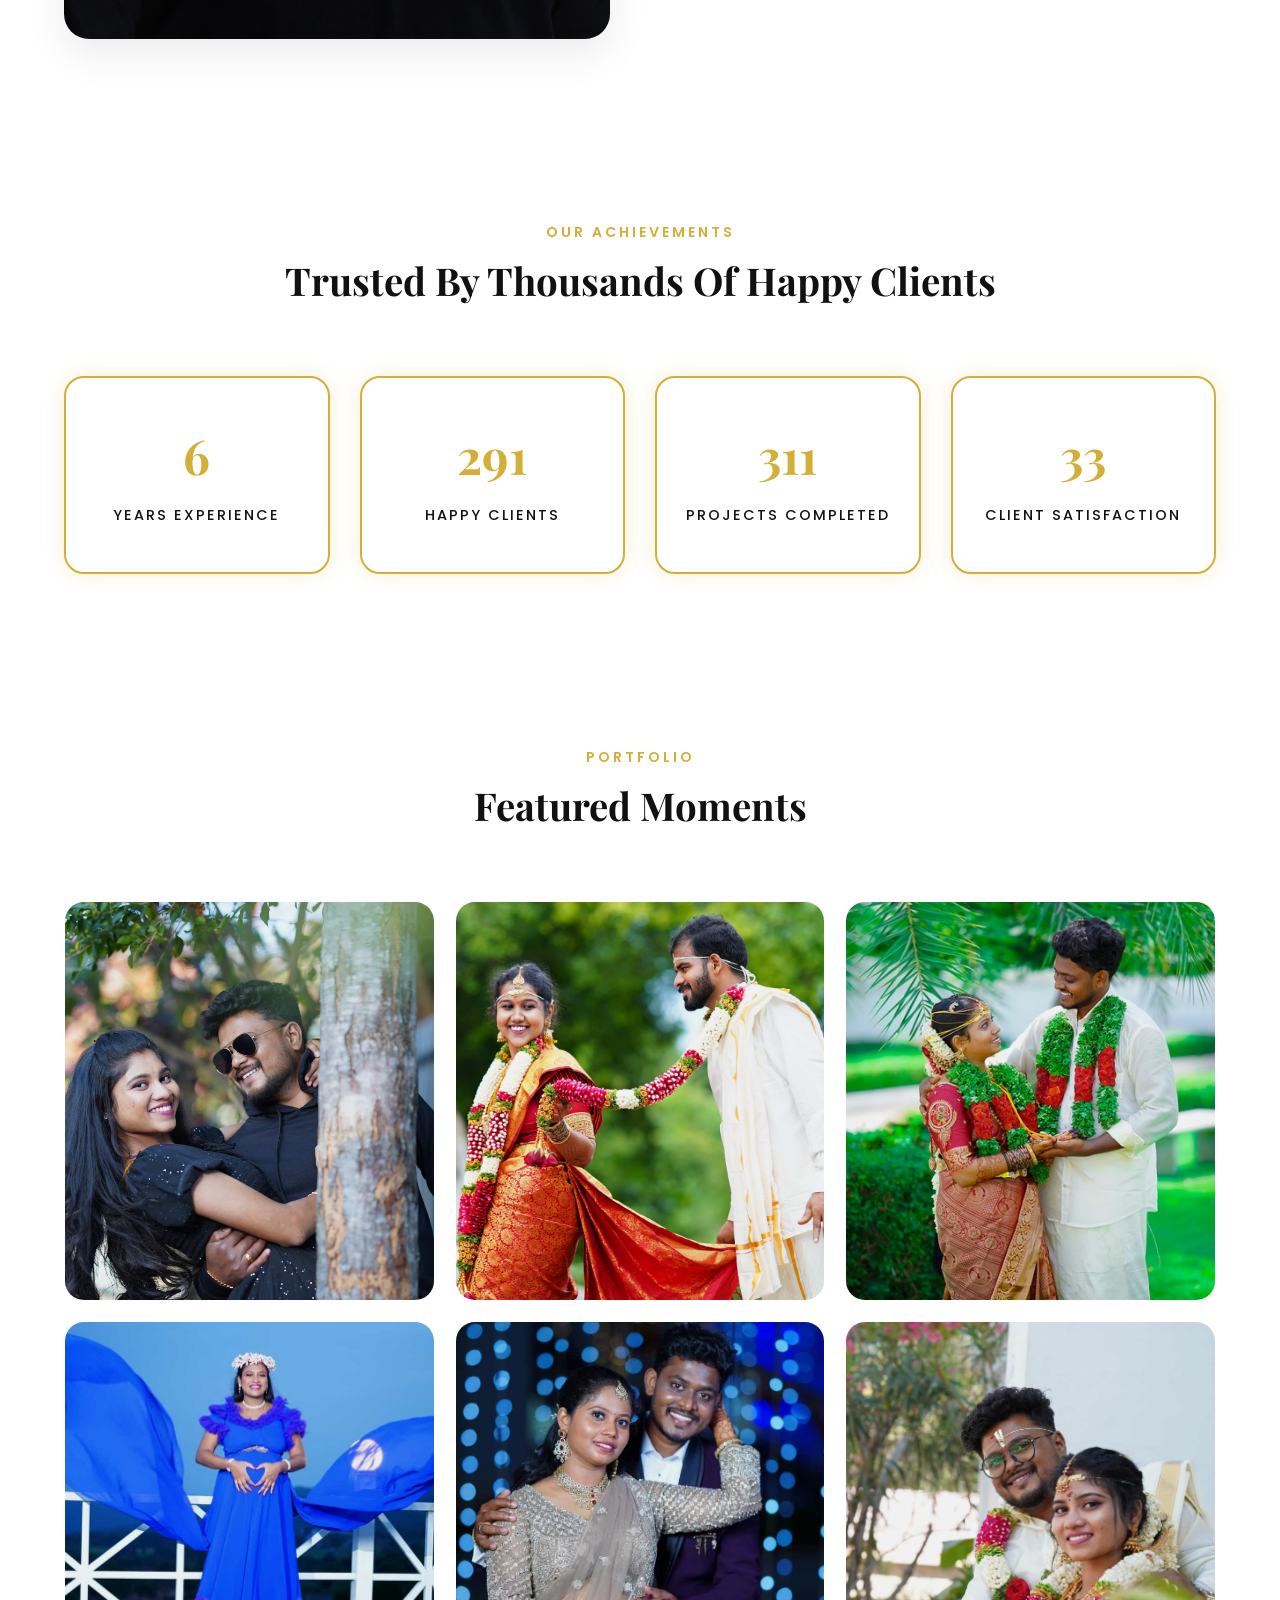
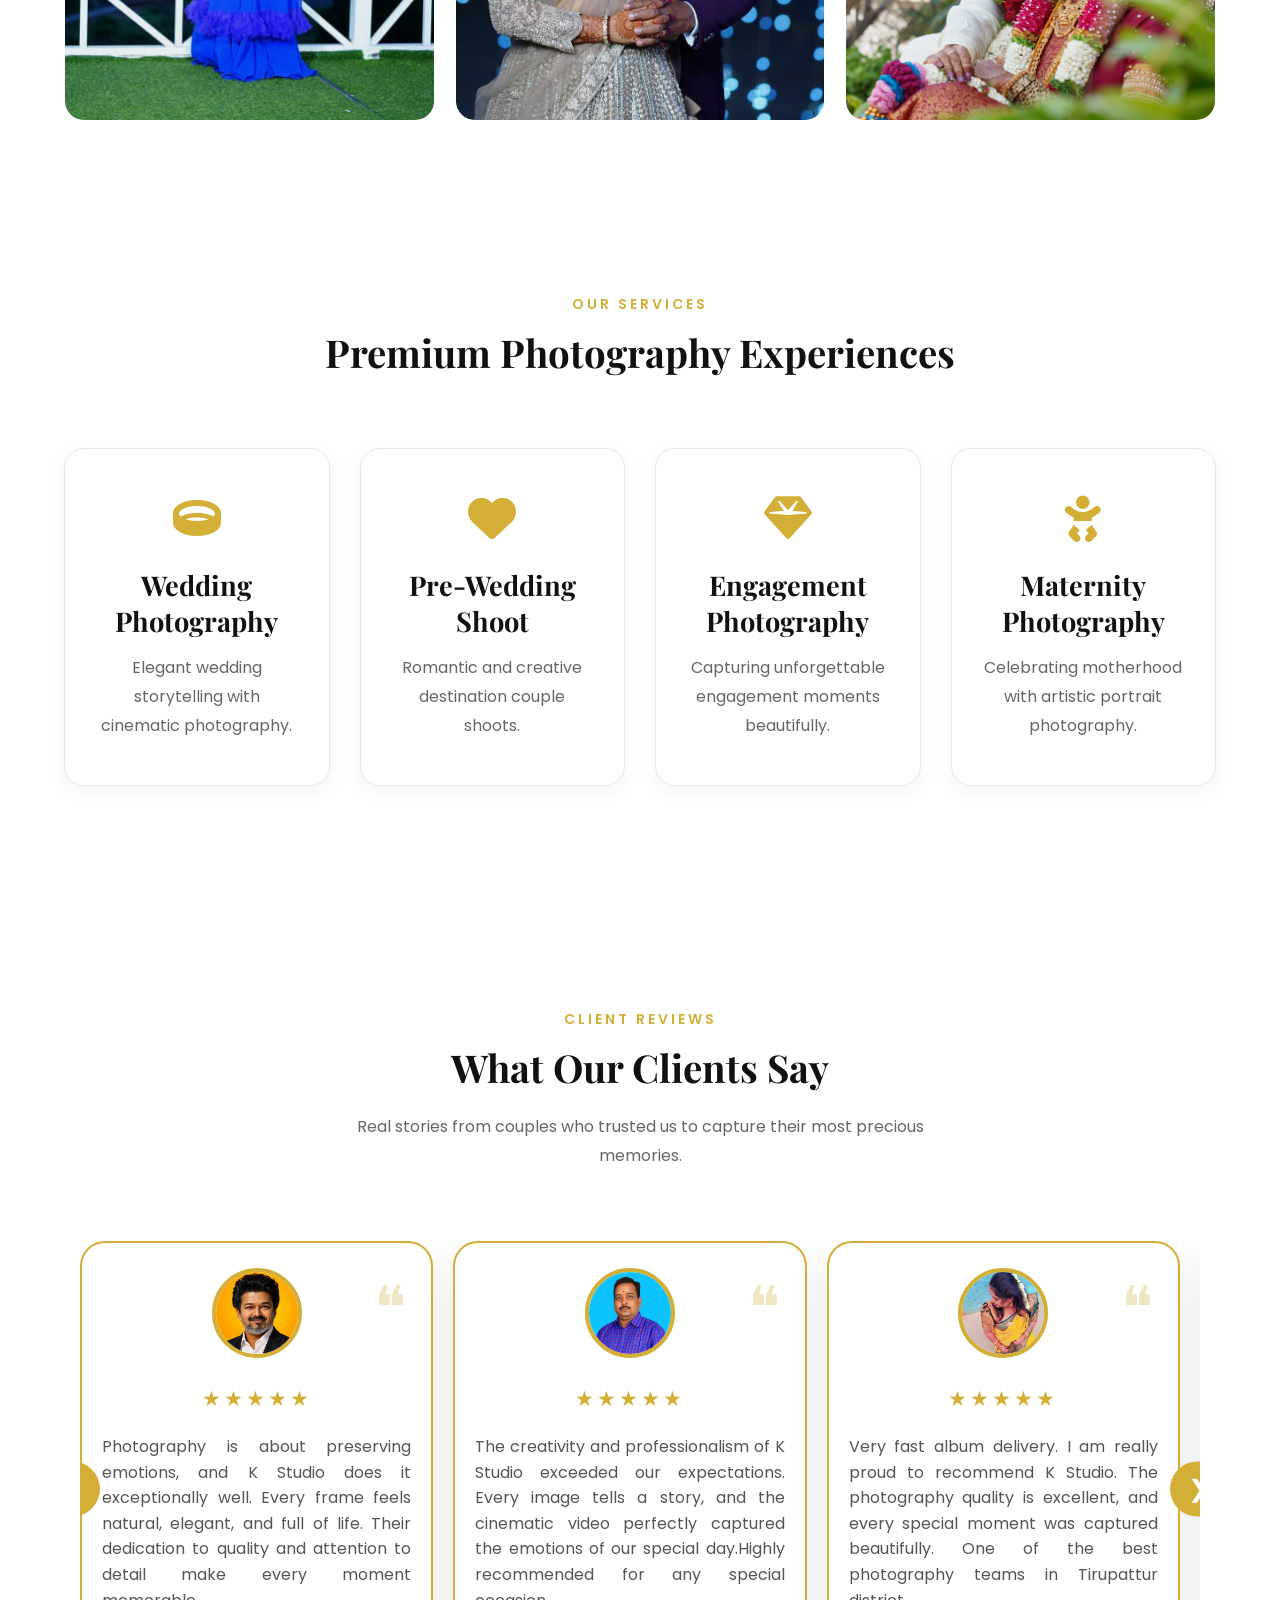
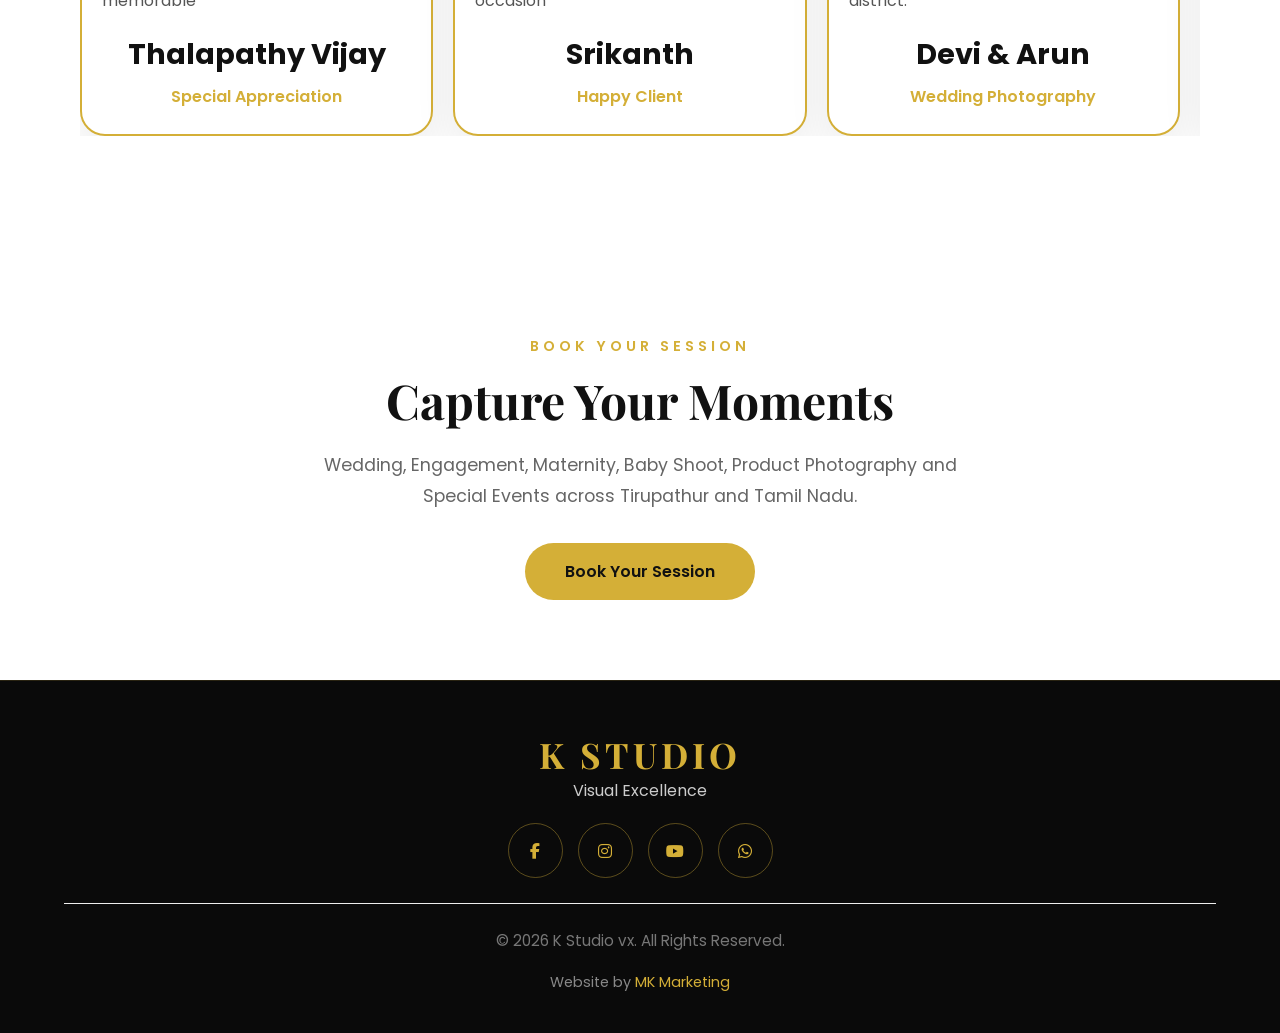
==== commit 299678e2: "Updated SEO and OG images" ====
--- a/index.html
+++ b/index.html
@@ -5,11 +5,10 @@
 <meta charset="UTF-8">
 <meta name="viewport" content="width=device-width, initial-scale=1.0">
 
-<title>K Studio vx | Wedding Photographer in Tirupathur & Jolarpettai</title>
+<title>Wedding Photographer in Tirupathur & Jolarpettai | K Studio VX</title>
 
 <meta name="description"
-content="K Studio vx offers wedding photography, pre-wedding shoots, engagement photography, maternity photography and event photography in Tirupathur, Jolarpettai and surrounding areas of Tamil Nadu.">
-
+content="Professional Wedding Photographer in Tirupathur, Jolarpettai, Vaniyambadi and Ambur. Wedding Photography, Pre Wedding Shoots, Engagement, Maternity and Candid Photography by K Studio VX.">
 <meta name="keywords"
 content="Wedding Photographer Tirupathur, Wedding Photography Jolarpettai, Pre Wedding Shoot Tirupathur, Engagement Photography Tirupathur, Maternity Photography Tirupathur, Event Photographer Tirupathur">
 
@@ -25,6 +24,10 @@
 <link rel="canonical"
 href="https://kstudiovx.com/">
 
+<meta name="geo.region" content="IN-TN">
+<meta name="geo.placename" content="Tirupathur, Tamil Nadu">
+<meta name="geo.position" content="12.4955;78.5678">
+<meta name="ICBM" content="12.4955,78.5678">
 <!-- Open Graph -->
 
 <meta property="og:title"
@@ -40,8 +43,13 @@
 content="https://kstudiovx.com/">
 
 <meta property="og:image"
-content="https://kstudiovx.com/images/hero.jpg">
-
+content="https://kstudiovx.com/images/kstudio-vx-wedding-photographer-tirupathur-jolarpettai.jpg">
+
+<meta property="og:image:width"
+content="1200">
+
+<meta property="og:image:height"
+content="630">
 <meta property="og:site_name"
 content="K Studio vx">
 
@@ -57,7 +65,7 @@
 content="Wedding, Engagement, Pre-Wedding, Maternity and Event Photography in Tirupathur & Jolarpettai.">
 
 <meta name="twitter:image"
-content="https://kstudiovx.com/images/hero.jpg">
+content="https://kstudiovx.com/images/kstudio-vx-wedding-photographer-tirupathur-jolarpettai.jpg">
 
 <!-- Favicon -->
 
@@ -107,7 +115,7 @@
   "name":"K Studio VX",
   "url":"https://kstudiovx.com/",
   "logo":"https://kstudiovx.com/favicon/web-app-manifest-512x512.png",
-  "image":"https://kstudiovx.com/images/hero.jpg",
+  "image":"https://kstudiovx.com/images/kstudio-vx-wedding-photographer-tirupathur-jolarpettai.jpg",
   "telephone":"+91 8110020794",
   "priceRange":"₹₹",
   "address":{
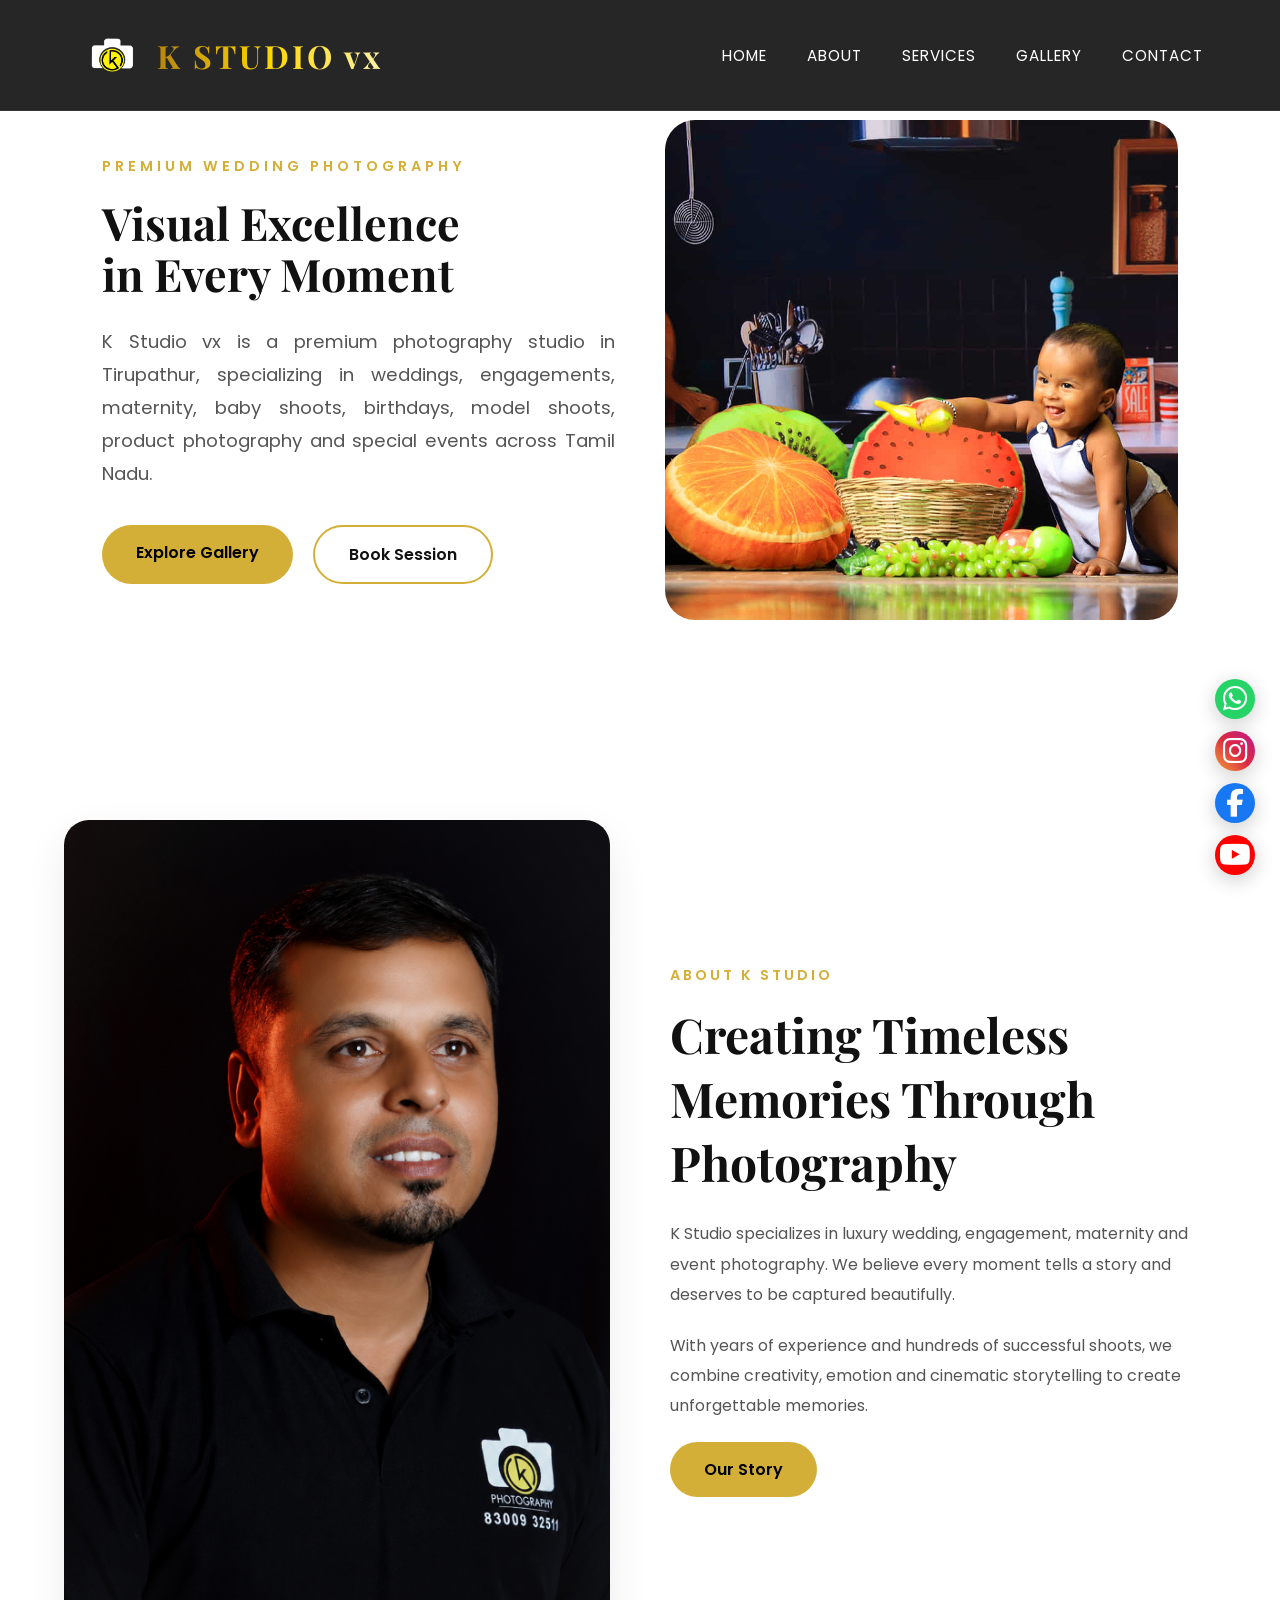
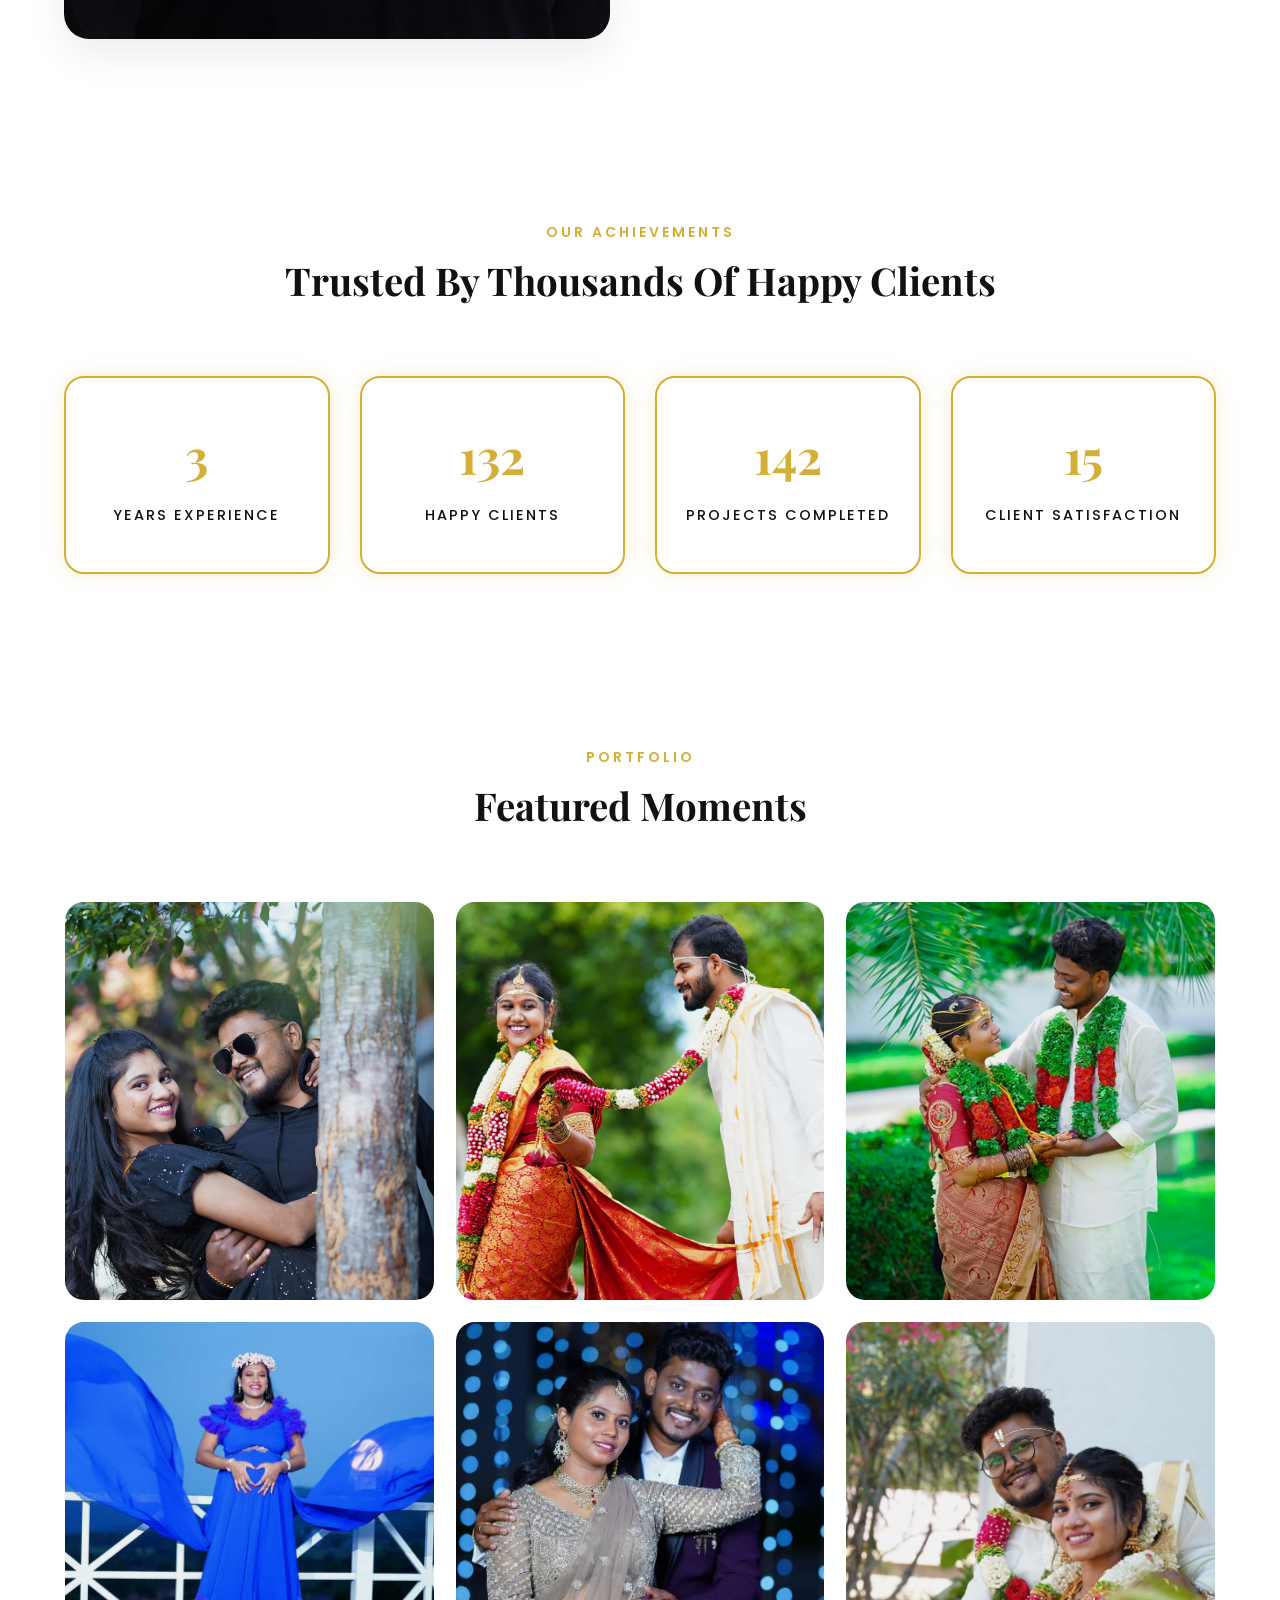
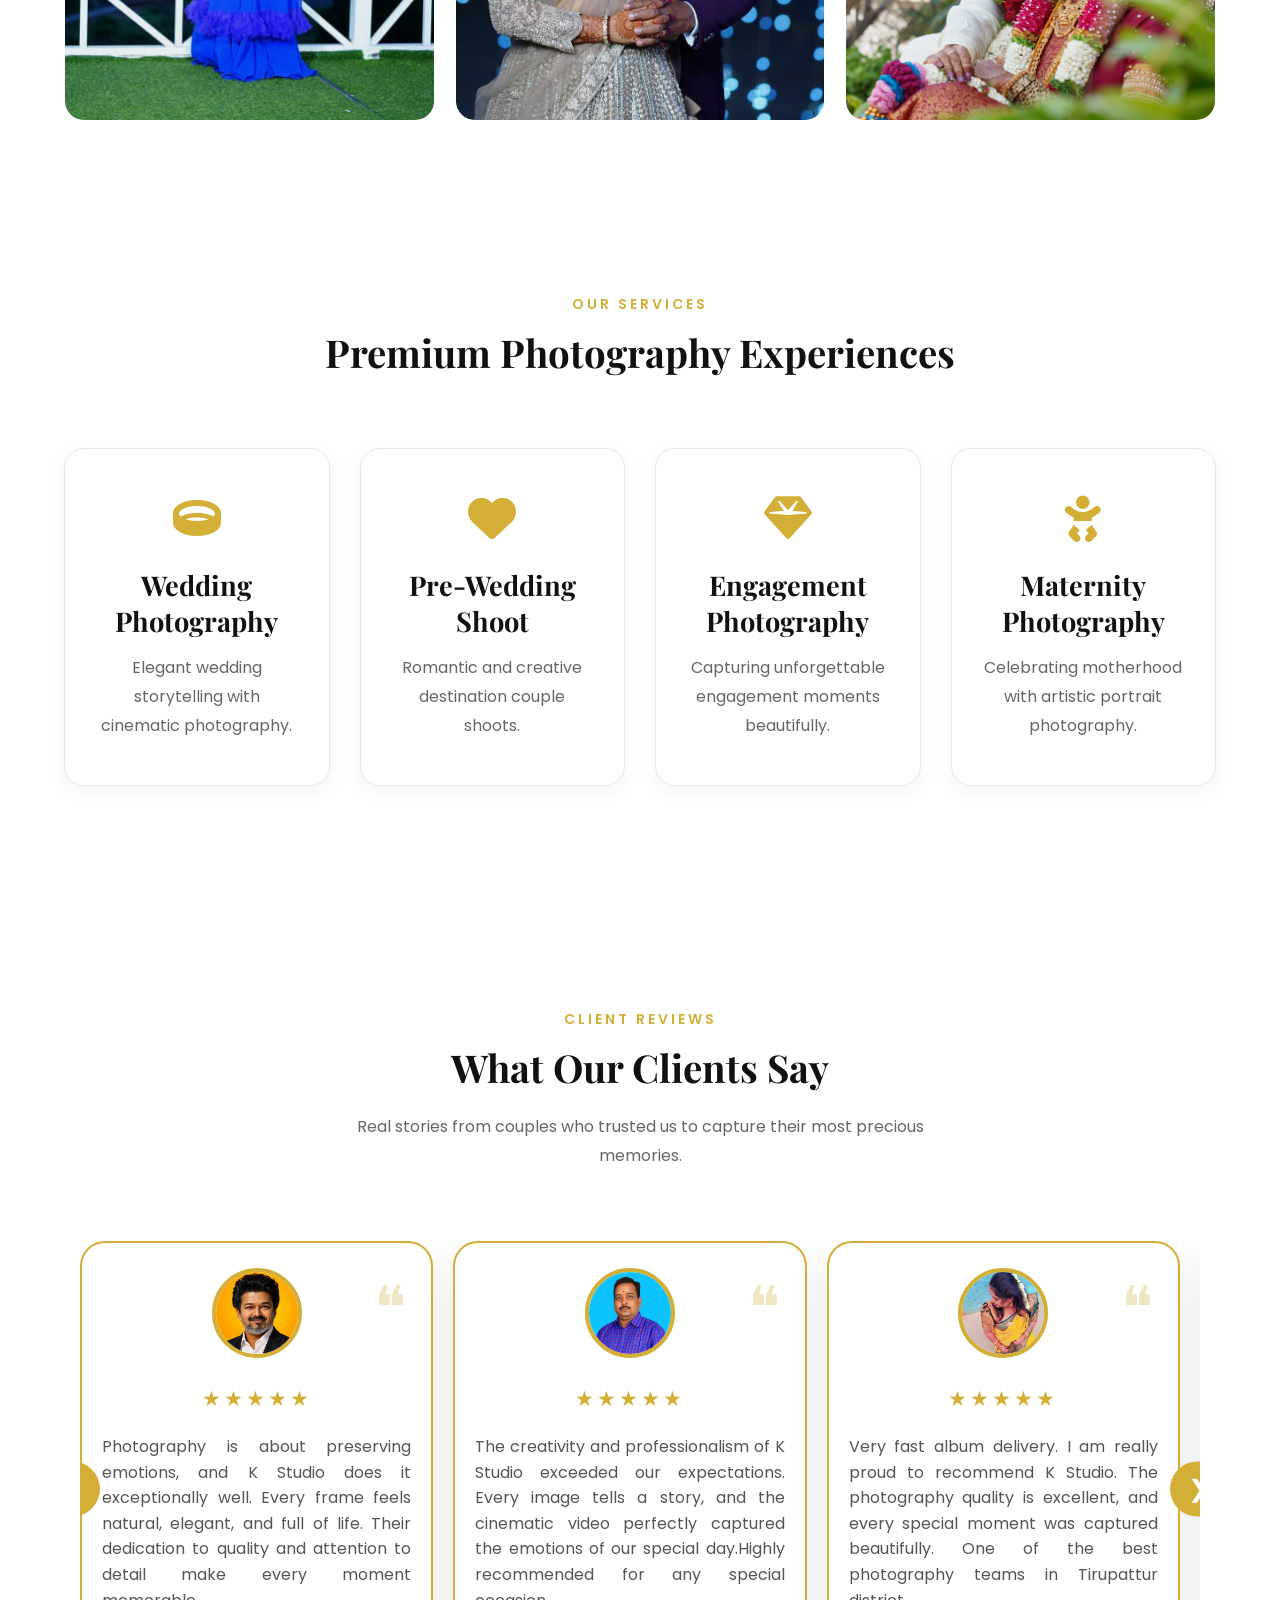
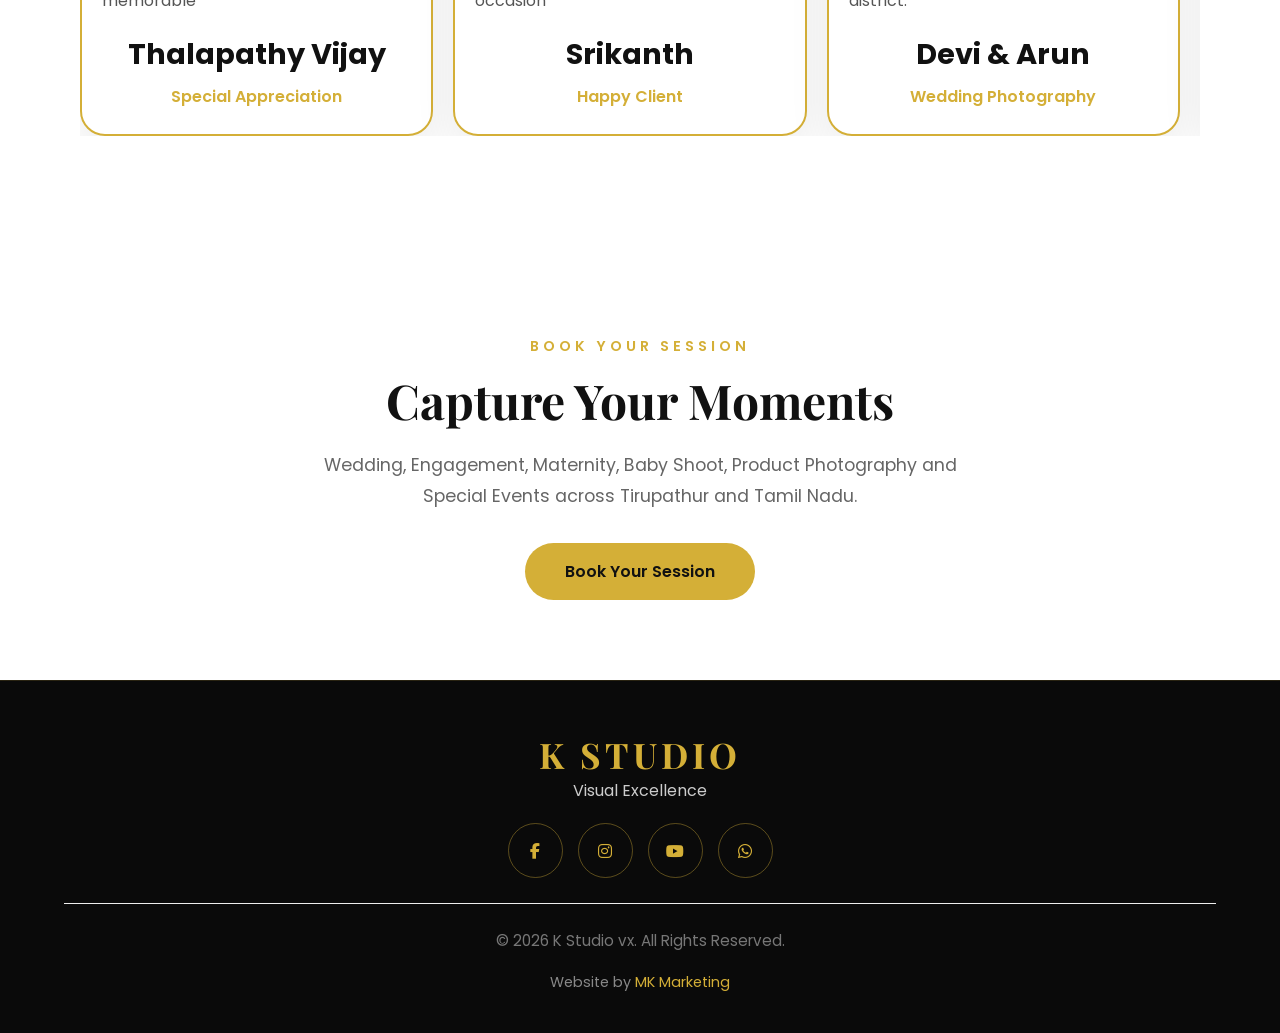
==== commit 41abbad8: "Updated contact form" ====
--- a/index.html
+++ b/index.html
@@ -3,6 +3,16 @@
 <head>
 
 <meta charset="UTF-8">
+<!-- Google Analytics -->
+<script async src="https://www.googletagmanager.com/gtag/js?id=G-M8S1EVYBXF"></script>
+
+<script>
+window.dataLayer = window.dataLayer || [];
+function gtag(){dataLayer.push(arguments);}
+gtag('js', new Date());
+
+gtag('config', 'G-M8S1EVYBXF');
+</script>
 <meta name="viewport" content="width=device-width, initial-scale=1.0">
 
 <title>Wedding Photographer in Tirupathur & Jolarpettai | K Studio VX</title>
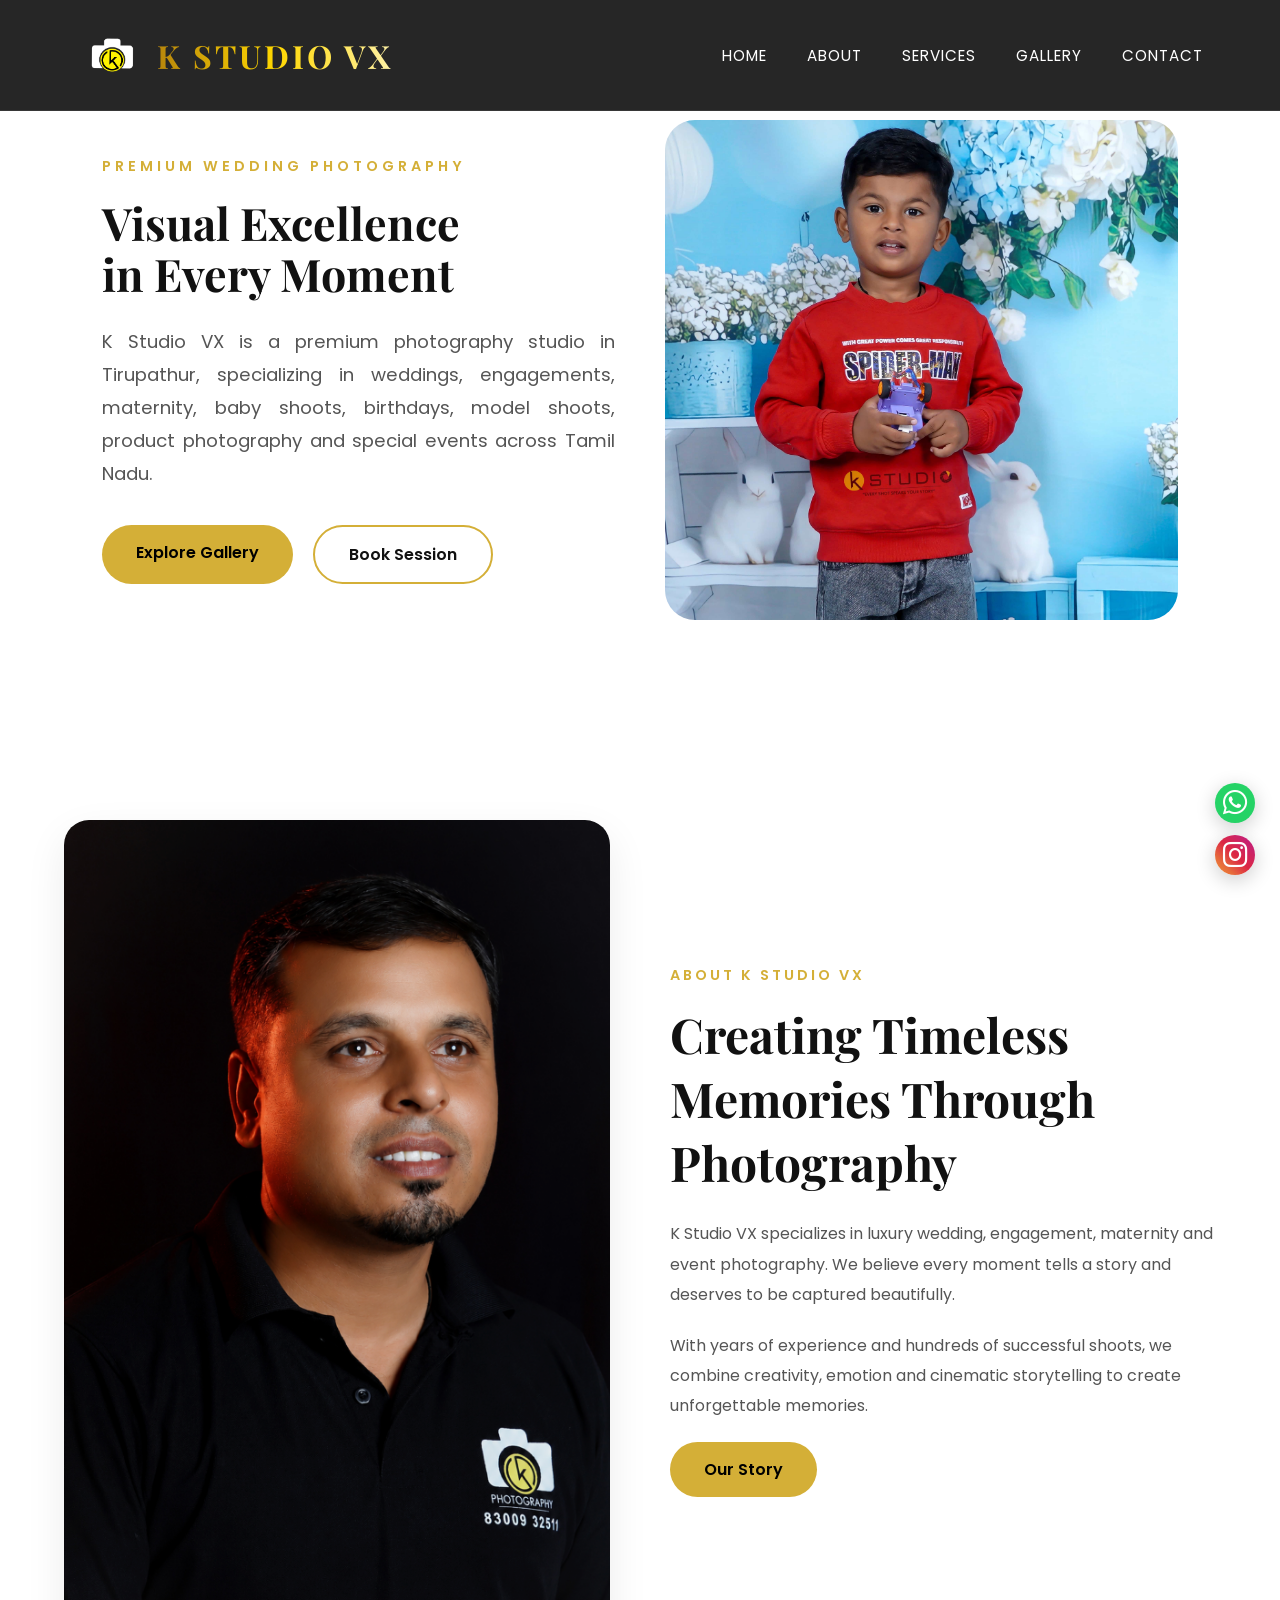
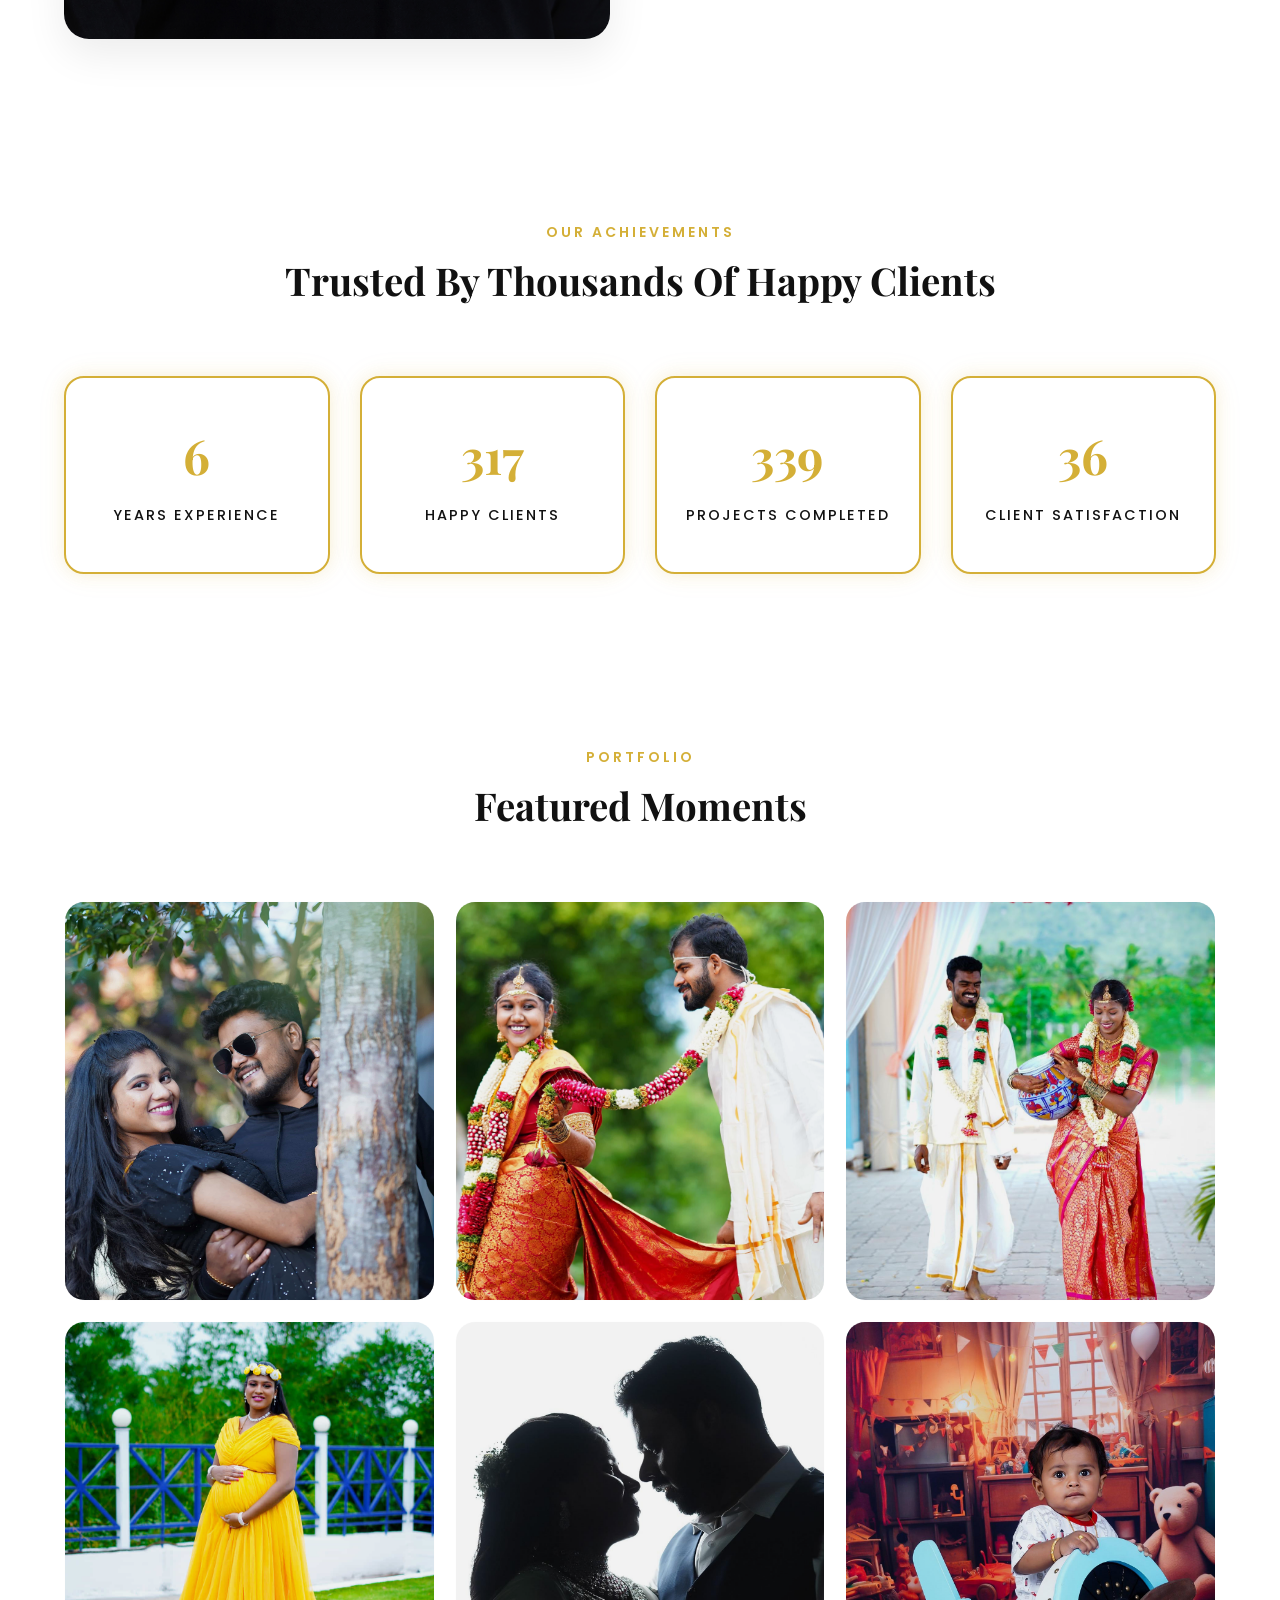
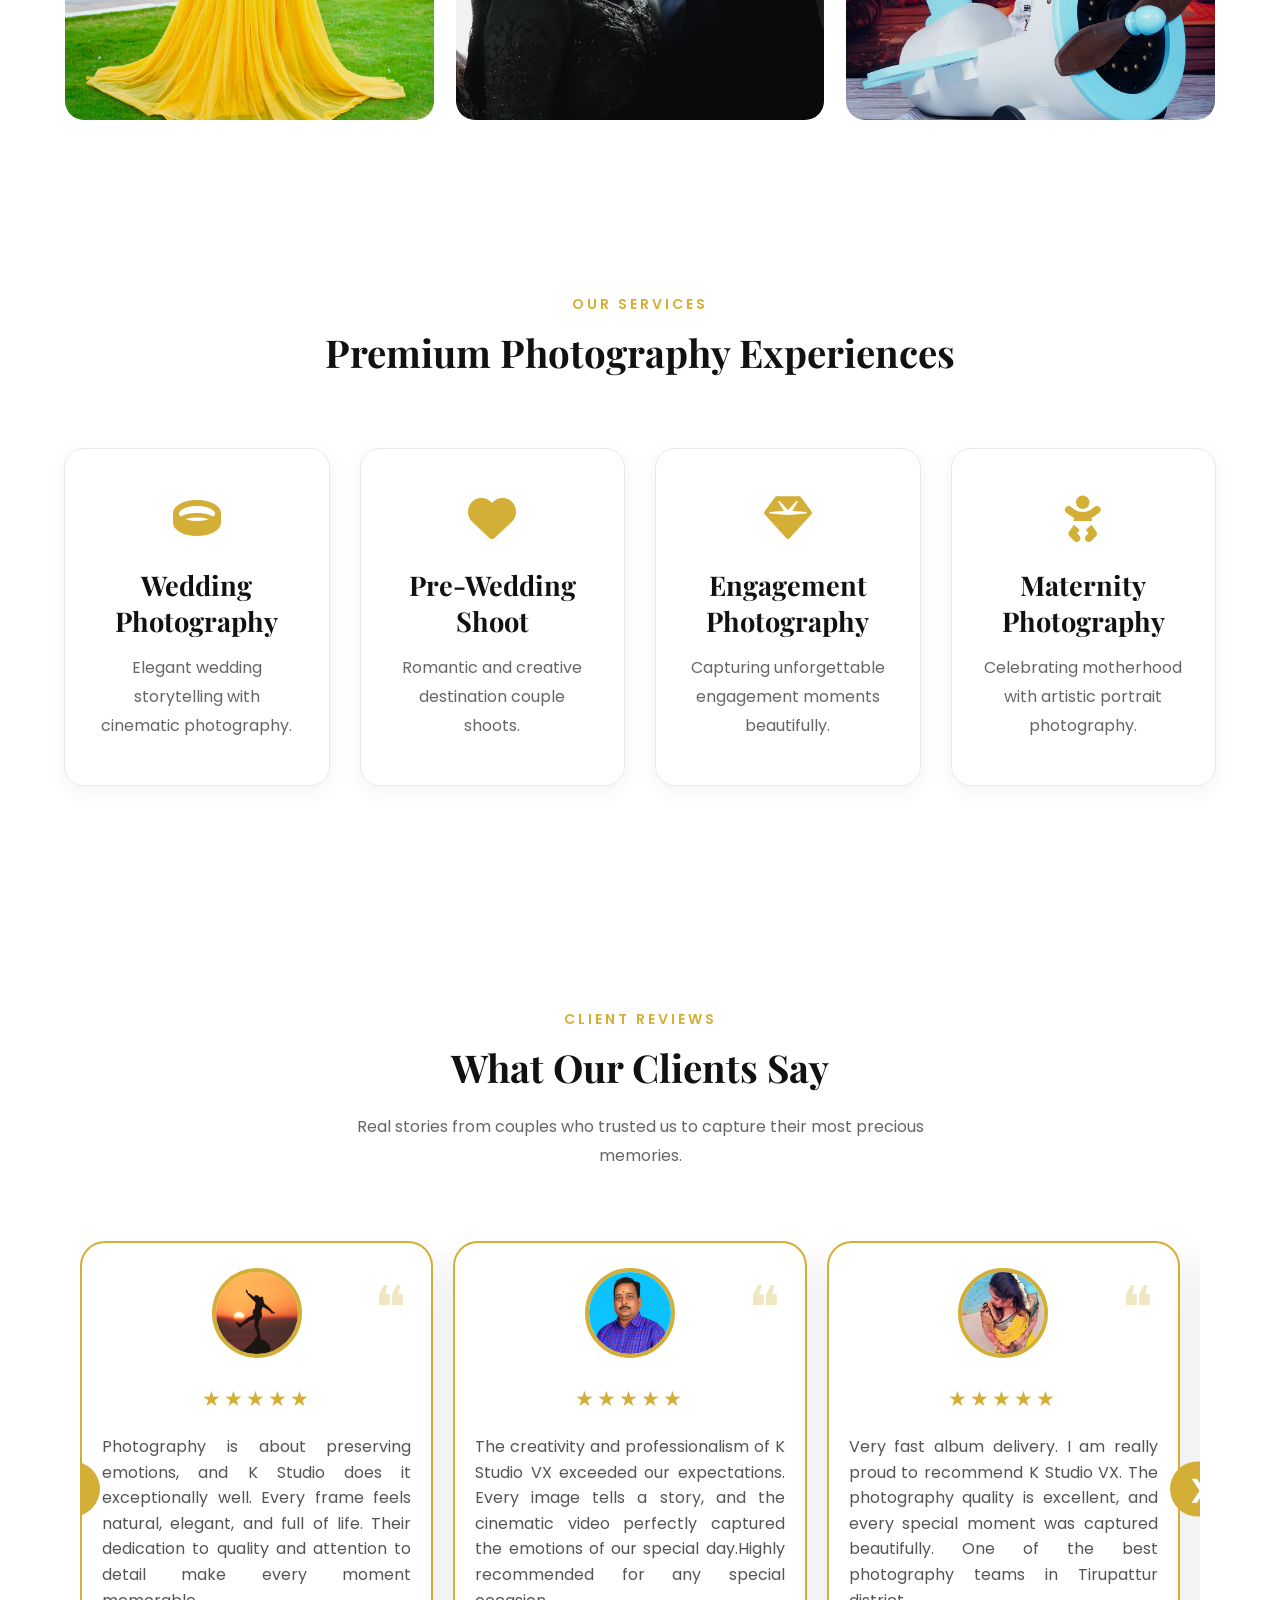
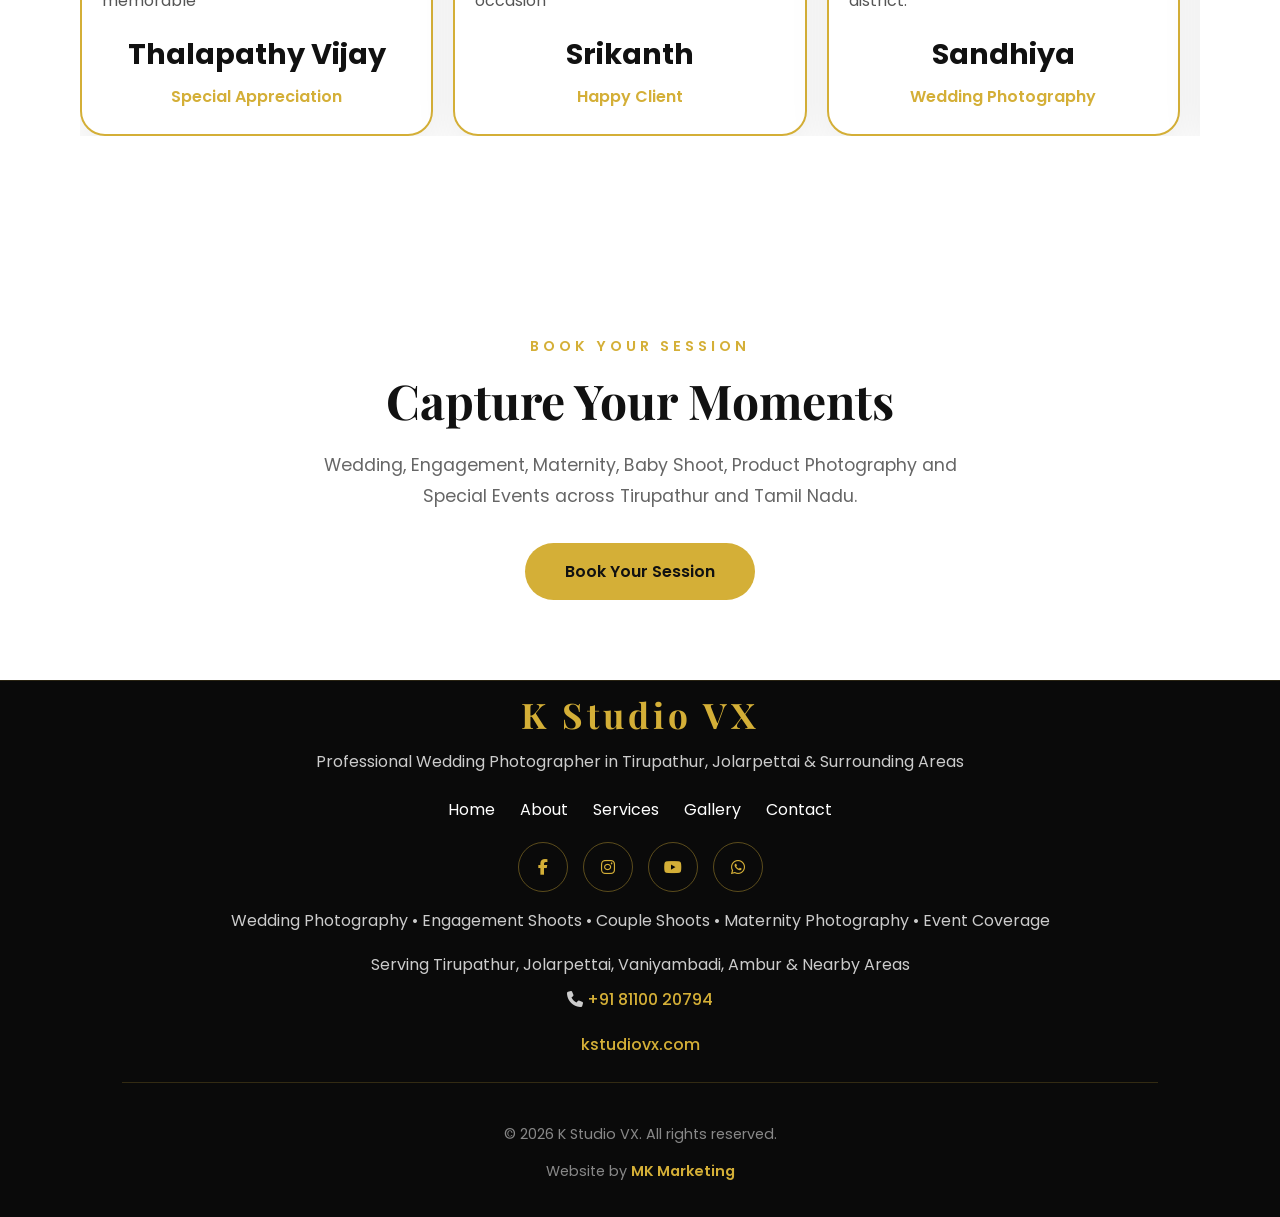
==== commit bc592bba: "Updated overall seo" ====
--- a/index.html
+++ b/index.html
@@ -26,7 +26,7 @@
 content="index, follow">
 
 <meta name="author"
-content="K Studio vx">
+content="K Studio VX">
 
 <meta name="theme-color"
 content="#d4af37">
@@ -41,7 +41,7 @@
 <!-- Open Graph -->
 
 <meta property="og:title"
-content="K Studio vx | Wedding Photographer in Tirupathur & Jolarpettai">
+content="K Studio VX| Wedding Photographer in Tirupathur & Jolarpettai">
 
 <meta property="og:description"
 content="Professional Wedding, Pre-Wedding, Engagement, Maternity and Event Photography Services in Tirupathur and Jolarpettai.">
@@ -61,7 +61,7 @@
 <meta property="og:image:height"
 content="630">
 <meta property="og:site_name"
-content="K Studio vx">
+content="K Studio VX">
 
 <!-- Twitter -->
 
@@ -69,7 +69,7 @@
 content="summary_large_image">
 
 <meta name="twitter:title"
-content="K Studio vx | Wedding Photographer">
+content="K Studio VX | Wedding Photographer">
 
 <meta name="twitter:description"
 content="Wedding, Engagement, Pre-Wedding, Maternity and Event Photography in Tirupathur & Jolarpettai.">
@@ -134,6 +134,13 @@
     "addressRegion":"Tamil Nadu",
     "addressCountry":"IN"
   },
+  "serviceType":[
+  "Wedding Photography",
+  "Pre Wedding Photography",
+  "Engagement Photography",
+  "Maternity Photography",
+  "Event Photography"
+],
   "areaServed":[
     "Tirupathur",
     "Jolarpettai",
@@ -165,7 +172,7 @@
 
     <img src="images/k-studio-vx-logo.jpg" alt="K Studio VX Wedding Photographer Tirupathur Logo">
 
-    <h2>K STUDIO vx</h2>
+    <h2>K STUDIO VX</h2>
 
 </div>
 
@@ -197,7 +204,7 @@
             Visual Excellence<br>
             in Every Moment
         </h1>
-     <p>K Studio vx is a premium photography studio in Tirupathur,
+     <p>K Studio VX is a premium photography studio in Tirupathur,
 specializing in weddings, engagements, maternity,
 baby shoots, birthdays, model shoots, product photography
 and special events across Tamil Nadu.
@@ -248,12 +255,12 @@
 
             <div class="about-content">
 
-                <span>ABOUT K STUDIO</span>
+                <span>ABOUT K STUDIO VX</span>
 
                 <h2>Creating Timeless Memories Through Photography</h2>
 
                 <p>
-                    K Studio specializes in luxury wedding,
+                    K Studio VX specializes in luxury wedding,
                     engagement, maternity and event photography.
                     We believe every moment tells a story and
                     deserves to be captured beautifully.
@@ -457,7 +464,7 @@
                     <div class="review-stars">★★★★★</div>
 
                     <p>
-                The creativity and professionalism of K Studio exceeded our expectations. Every image tells a story, and the cinematic video perfectly captured the emotions of our special day.Highly recommended for any special occasion
+                The creativity and professionalism of K Studio VX exceeded our expectations. Every image tells a story, and the cinematic video perfectly captured the emotions of our special day.Highly recommended for any special occasion
                     </p>
 
                     <h3>Srikanth</h3>
@@ -478,10 +485,10 @@
                     <div class="review-stars">★★★★★</div>
 
                     <p>
-                       Very fast album delivery. I am really proud to recommend K Studio. The photography quality is excellent, and every special moment was captured beautifully. One of the best photography teams in Tirupattur district.
+                       Very fast album delivery. I am really proud to recommend K Studio VX. The photography quality is excellent, and every special moment was captured beautifully. One of the best photography teams in Tirupattur district.
                     </p>
 
-                    <h3>Devi & Arun</h3>
+                    <h3>Sandhiya</h3>
 
                     <span class="client-type">
                         Wedding Photography
@@ -522,7 +529,7 @@
                         Karthi Was Not Only a Master Behind The Camera But Also a True Professional. They Arrived On Time, Maintained a Friendly and Made Us Feel At Ease Throughout The Session.
                     </p>
 
-                    <h3>Ashwin Venkatesh</h3>
+                    <h3>Lokesh Rithee</h3>
 
                     <span class="client-type">
                        Pre-Wedding Photography
@@ -538,12 +545,12 @@
 
                     <div class="review-stars">★★★★★</div>
 
-                    <p>K Studio delivers pure magic through the lens.Every photo tells a story, full of emotion and detail.Their team is highly professional, punctual, and creative. They capture natural moments without making it feel staged.Editing are simply top-notch.
+                    <p>K Studio VX delivers pure magic through the lens.Every photo tells a story, full of emotion and detail.Their team is highly professional, punctual, and creative. They capture natural moments without making it feel staged.Editing are simply top-notch.
 
                     <h3>Lokesh</h3>
 
                     <span class="client-type">
-                        Engagement Shoot
+                        Event Shoot
                     </span>
 
                 </div>
@@ -588,42 +595,113 @@
 </section>
 
     <!-- FOOTER -->
-    <footer>
-
-        <div class="container">
-
-            <h2>K STUDIO</h2>
-
-            <p>
-           Visual Excellence
-            </p>
-
-            <div class="social-icons">
-
-                <a href="https://www.facebook.com/Kstudiovx"><i class="fab fa-facebook-f"></i></a>
-
-                <a href="https://www.instagram.com/kstudio_vx"><i class="fab fa-instagram"></i></a>
-
-                <a href="https://www.youtube.com/channel/UClkUbWwsA2UwLpnq77SZYZA"><i class="fab fa-youtube"></i></a>
-
-                <a href="https://wa.me/918110020794"><i class="fab fa-whatsapp"></i></a>
-
-            </div>
-
-            <p class="copyright">
-                © 2026 K Studio vx. All Rights Reserved.
-            </p>
-       <p class="footer-credit">Website by
-    <a href="https://mohankanth.com"
-       target="_blank"
-       rel="noopener noreferrer">
-       MK Marketing
+  <footer>
+
+    <div class="container">
+
+        <h2>K Studio VX</h2>
+
+        <p class="footer-tagline">
+            Professional Wedding Photographer in Tirupathur, Jolarpettai & Surrounding Areas
+        </p>
+
+        <!-- Footer Navigation -->
+
+        <div class="footer-links">
+
+            <a href="/">Home</a>
+
+            <a href="/about">About</a>
+
+            <a href="/services">Services</a>
+
+            <a href="/gallery">Gallery</a>
+
+            <a href="/contact">Contact</a>
+
+        </div>
+
+        <!-- Social Icons -->
+
+        <div class="social-icons">
+
+            <a href="https://www.facebook.com/Kstudiovx"
+               target="_blank"
+               rel="noopener noreferrer"
+               aria-label="Facebook">
+                <i class="fab fa-facebook-f"></i>
+            </a>
+
+            <a href="https://www.instagram.com/kstudio_vx"
+               target="_blank"
+               rel="noopener noreferrer"
+               aria-label="Instagram">
+                <i class="fab fa-instagram"></i>
+            </a>
+
+            <a href="https://www.youtube.com/channel/UClkUbWwsA2UwLpnq77SZYZA"
+               target="_blank"
+               rel="noopener noreferrer"
+               aria-label="YouTube">
+                <i class="fab fa-youtube"></i>
+            </a>
+
+            <a href="https://wa.me/918110020794"
+               target="_blank"
+               rel="noopener noreferrer"
+               aria-label="WhatsApp">
+                <i class="fab fa-whatsapp"></i>
+            </a>
+
+        </div>
+
+        <!-- Services -->
+
+        <p class="footer-services">
+            Wedding Photography • Engagement Shoots • Couple Shoots •
+            Maternity Photography • Event Coverage
+        </p>
+
+        <!-- Locations -->
+
+        <p class="footer-location">
+            Serving Tirupathur, Jolarpettai, Vaniyambadi,
+            Ambur & Nearby Areas
+        </p>
+
+        <!-- Contact -->
+<p class="footer-phone">
+    <i class="fas fa-phone"></i>
+    <a href="tel:+918110020794">+91 81100 20794</a>
+</p>
+
+<p class="footer-website">
+    <a href="https://kstudiovx.com" target="_blank">
+        kstudiovx.com
     </a>
 </p>
-
-        </div>
-
-    </footer>
+        <hr>
+
+        <!-- Copyright -->
+
+        <p class="copyright">
+            © 2026 K Studio VX. All rights reserved.
+        </p>
+
+        <!-- Credit -->
+
+        <p class="footer-credit">
+            Website by
+            <a href="https://mohankanth.com"
+               target="_blank"
+               rel="noopener noreferrer">
+                MK Marketing
+            </a>
+        </p>
+
+    </div>
+
+</footer>
 
     <!-- WHATSAPP -->
     <div class="floating-social">
@@ -636,14 +714,6 @@
         <i class="fab fa-instagram"></i>
     </a>
 
-    <a href="https://www.facebook.com/Kstudiovx" target="_blank" class="facebook">
-        <i class="fab fa-facebook-f"></i>
-    </a>
-
-    <a href="https://www.youtube.com/channel/UClkUbWwsA2UwLpnq77SZYZA" target="_blank" class="youtube">
-        <i class="fab fa-youtube"></i>
-    </a>
-
 </div>
 
     <!-- JS -->
--- a/style.css
+++ b/style.css
@@ -1576,8 +1576,7 @@
 footer{
 
     background:#0a0a0a;
-
-    padding:50px 0 20px;
+     padding:10px 0 15px;
 
     text-align:center;
 
@@ -1594,7 +1593,7 @@
 
     letter-spacing:4px;
 
-    margin: bottom 10px;
+        margin-bottom:10px;
 }
 
 footer p{
@@ -1614,7 +1613,7 @@
 
     gap:15px;
 
-    margin:20px 0;
+    margin:15px 0;
 }
 
 .social-icons a{
@@ -1656,8 +1655,6 @@
     margin-top:15px;
 
     padding-top:15px;
-
-    border-top:1px solid rgba(255,255,255,.08);
 
     color:#888;
 
@@ -1669,23 +1666,7 @@
     color:#888 !important;
 }
 
-/* MOBILE */
-
-@media(max-width:768px){
-
-    footer{
-
-        padding:40px 20px ;
-    }
-
-    footer h2{
-
-        font-size:2rem;
-    }
-    footer p{
-        font-size:0.95rem;
-        line-height:1.6;
-    }
+
 .footer-credit{
     margin-top:15px;
     font-size:0.9rem;
@@ -1716,24 +1697,8 @@
         max-width:300px;
         margin:auto;
     }
-}
-
-/* ==========================================
-   COPYRIGHT
-========================================== */
-
-.copyright{
-
-    margin-top:25px;
-
-    padding-top:25px;
-
-    border-top:1px solid #eeeeee;
-
-    font-size:.95rem;
-
-    color:#777777;
-}
+
+
 
 /* ==========================================
    WHATSAPP BUTTON
@@ -1785,7 +1750,7 @@
 
     footer{
 
-        padding:60px 20px 30px;
+        padding:15px 15px 20px;
     }
 
     footer h2{
@@ -1872,6 +1837,22 @@
 ========================================== */
 
 @media(max-width:991px){
+
+    footer .container{
+        width:95%;
+        max-width:1400px;
+        margin:auto;
+    }
+    .footer-links{
+        gap:40px;
+    }
+
+    .footer-tagline,
+    .footer-services,
+    .footer-location{
+        max-width:1000px;
+        margin:15px auto;
+    }
 
     .gallery-grid{
 
@@ -2733,4 +2714,61 @@
 
 footer .footer-credit a:hover{
     color:#ffffff !important;
+}
+.footer-links{
+    display:flex;
+    justify-content:center;
+    flex-wrap:wrap;
+    gap:15px 25px;
+    margin:20px 0;
+}
+
+.footer-links a{
+    color:#fff;
+    text-decoration:none;
+    transition:.3s;
+}
+
+.footer-links a:hover{
+    color:var(--gold);
+}
+
+.footer-tagline,
+.footer-location{
+    margin:8px 0;
+    line-height:1.8;
+}
+
+.footer-credit a{
+    color:var(--gold);
+    text-decoration:none;
+}
+
+.footer-credit a:hover{
+    text-decoration:underline;
+}
+.footer-phone a,
+.footer-website a{
+    color:#d4af37;
+    text-decoration:none;
+    font-weight:500;
+    transition:.3s;
+}
+
+.footer-phone a:hover,
+.footer-website a:hover{
+    color:#ffffff;
+}
+
+hr{
+    border:none;
+    height:1px;
+    background:rgba(212,175,55,.2);
+    width:90%;
+    margin:25px auto;
+}
+.footer-services{
+    line-height:1.8;
+    max-width:900px;
+    margin:15px auto;
 }
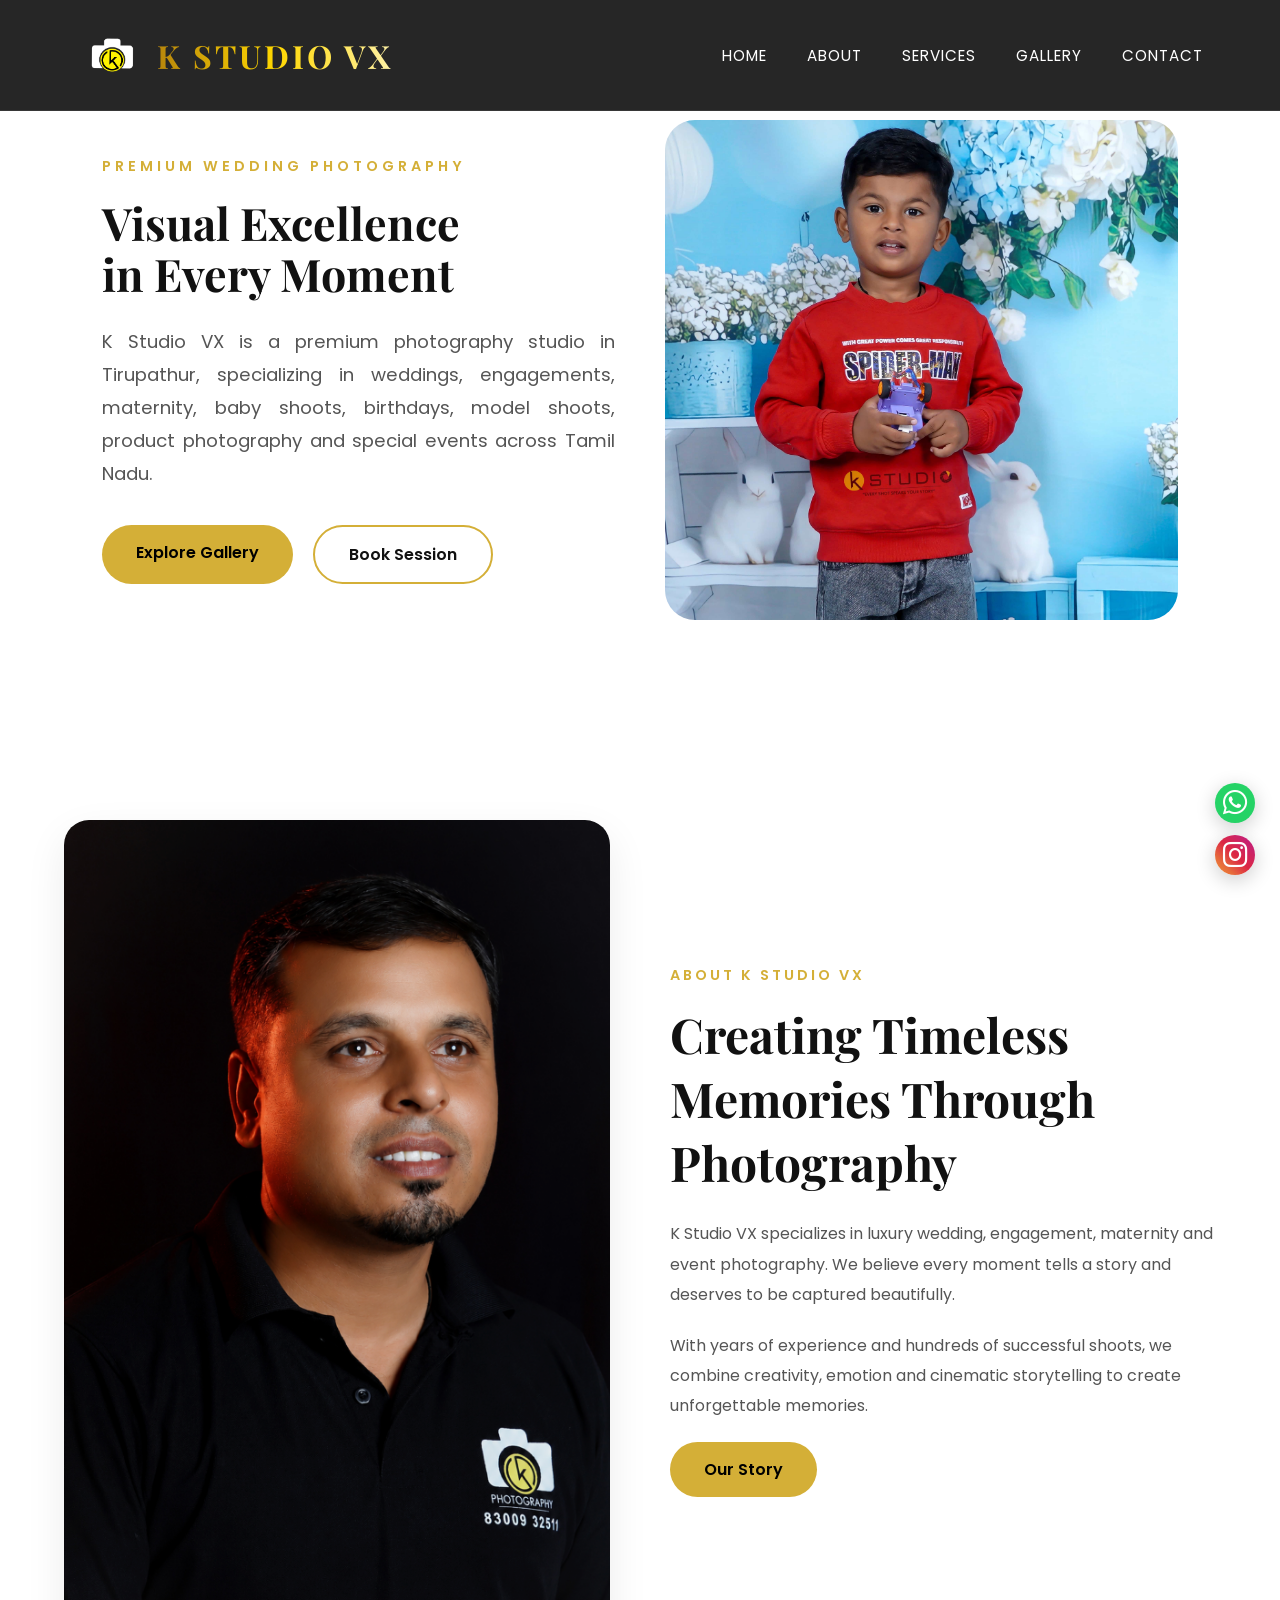
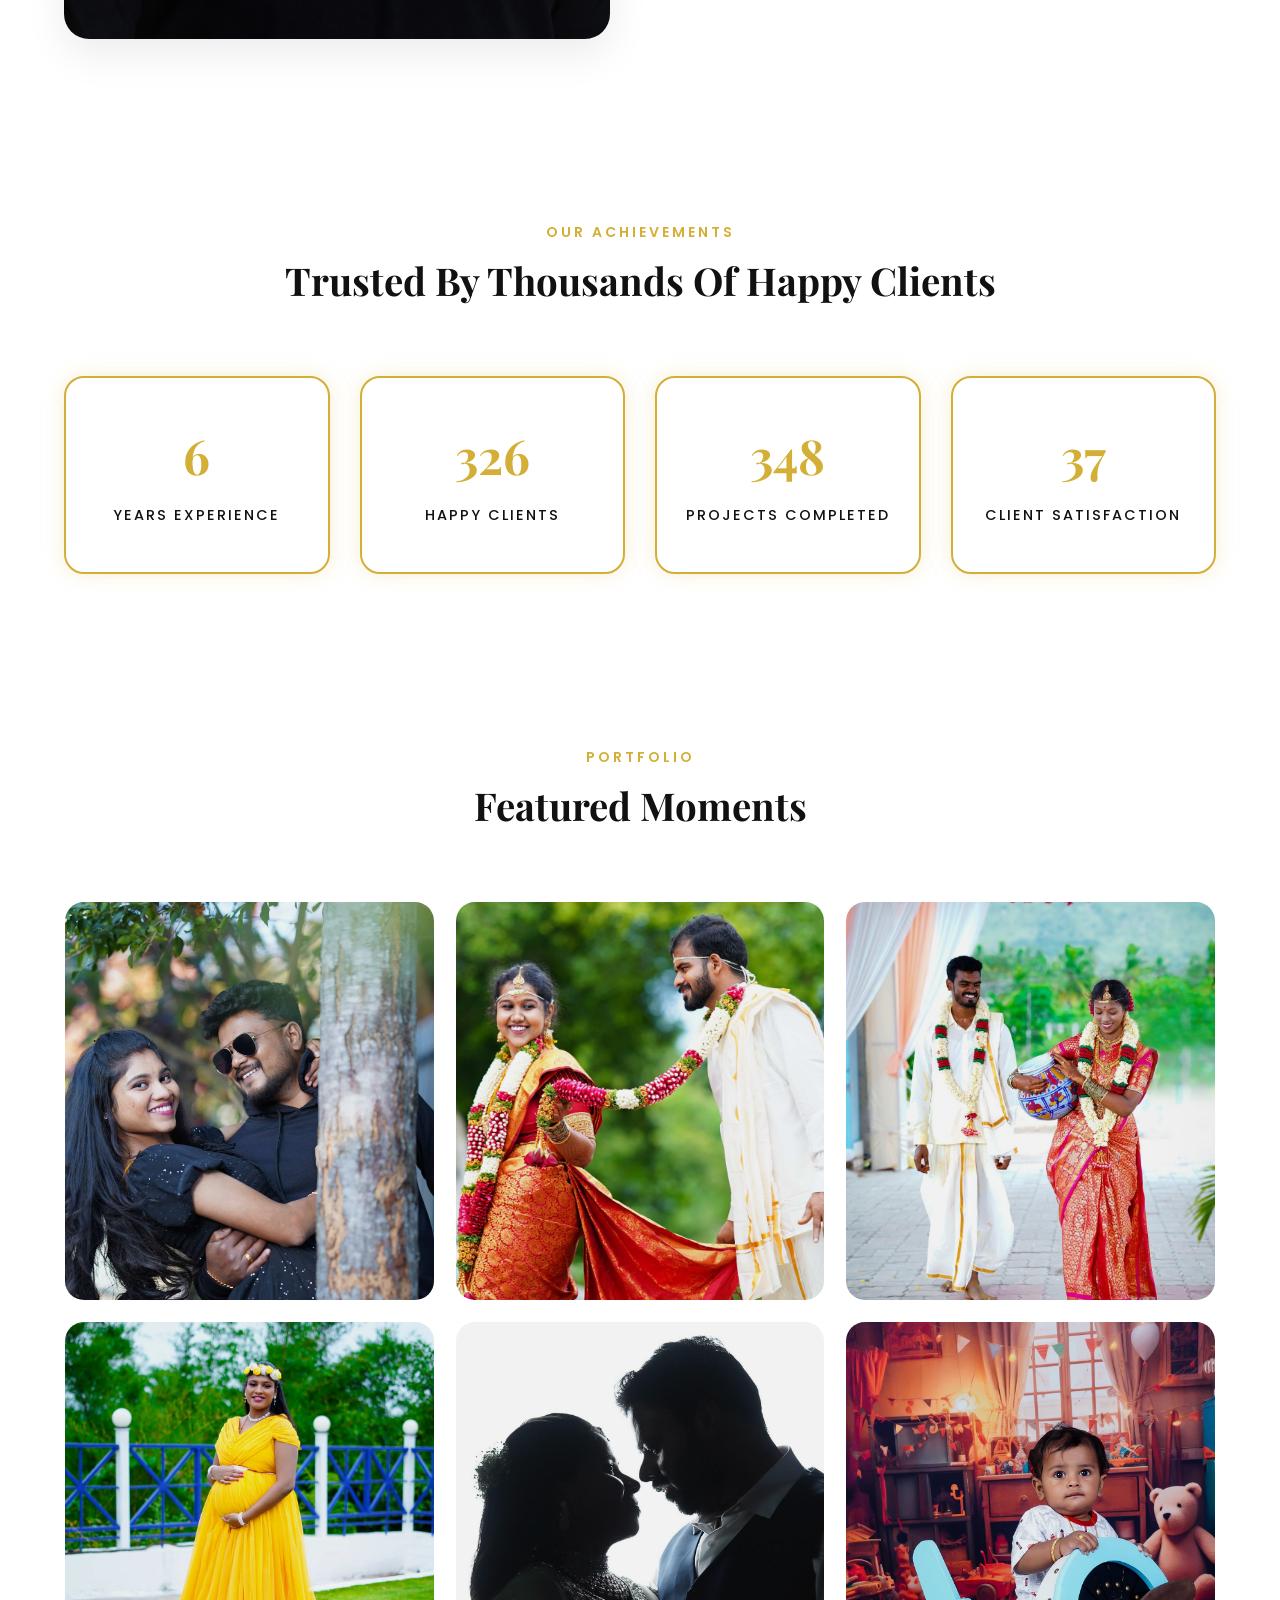
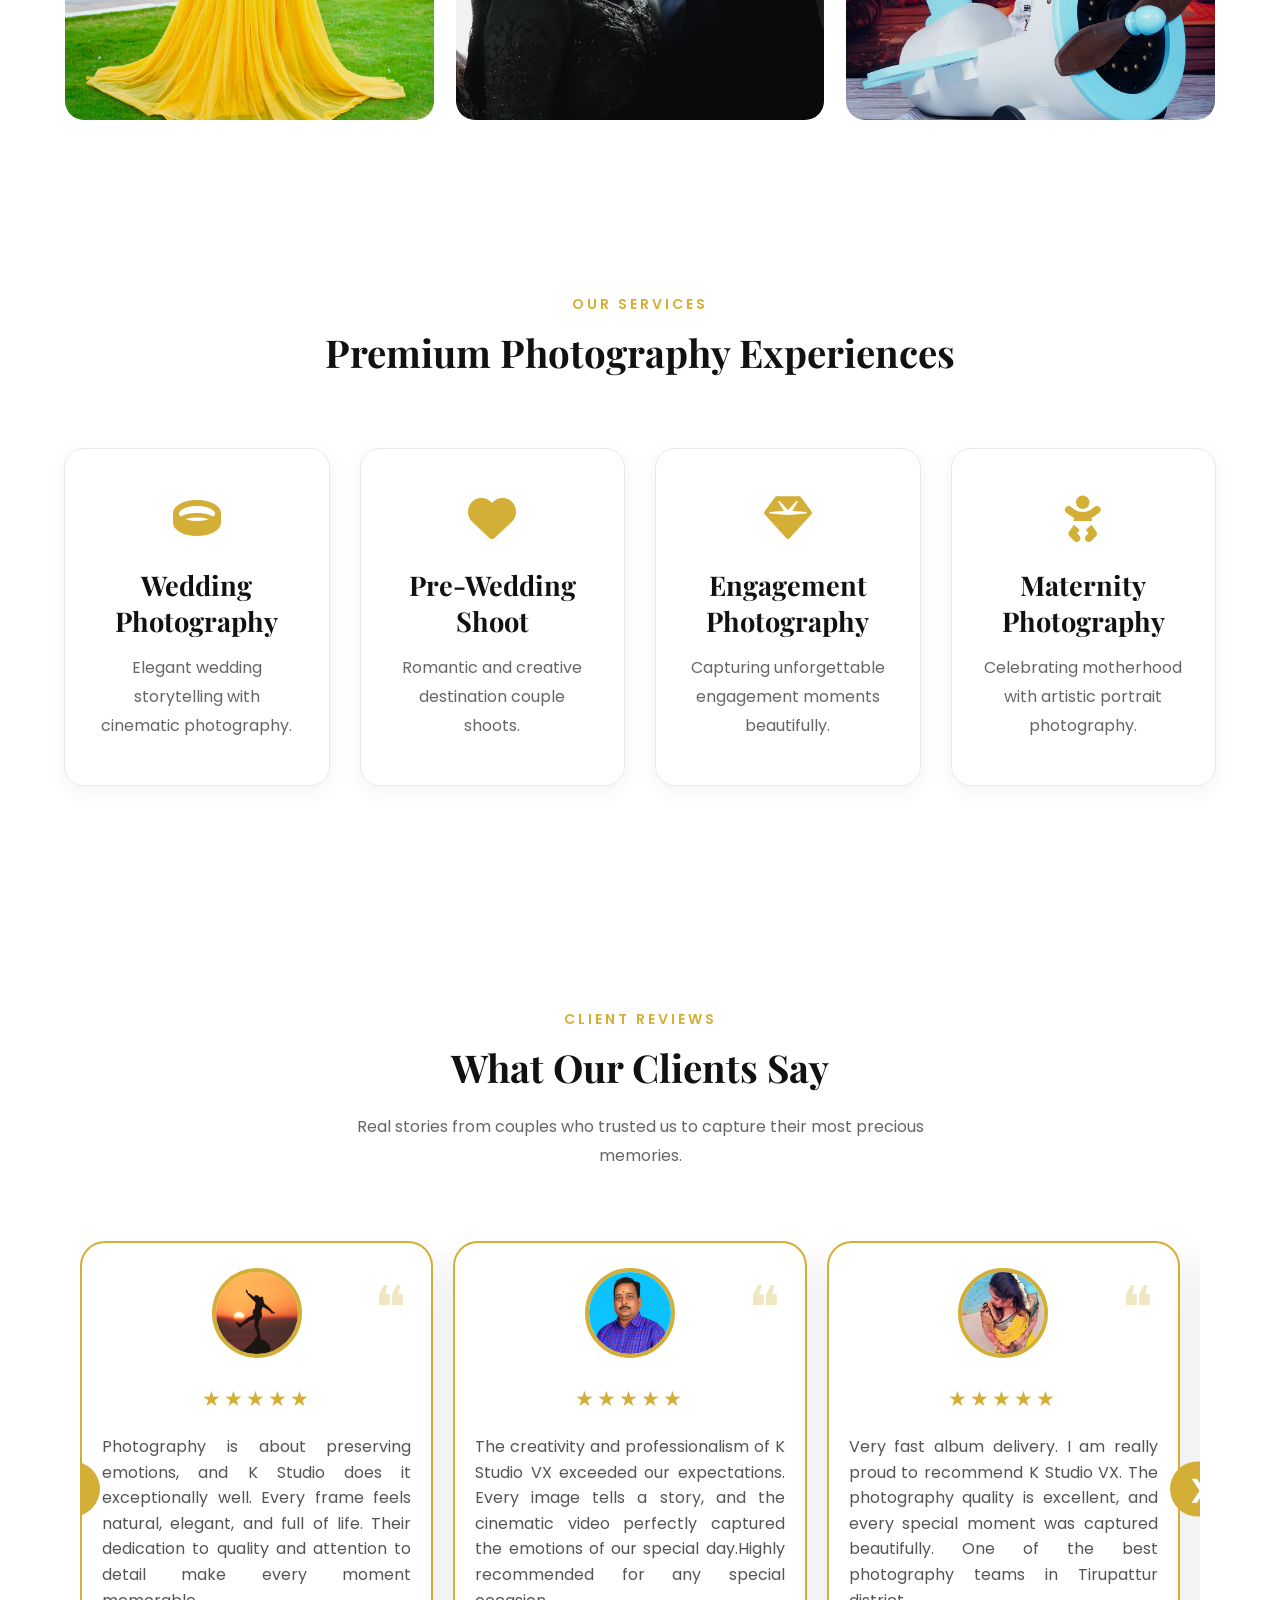
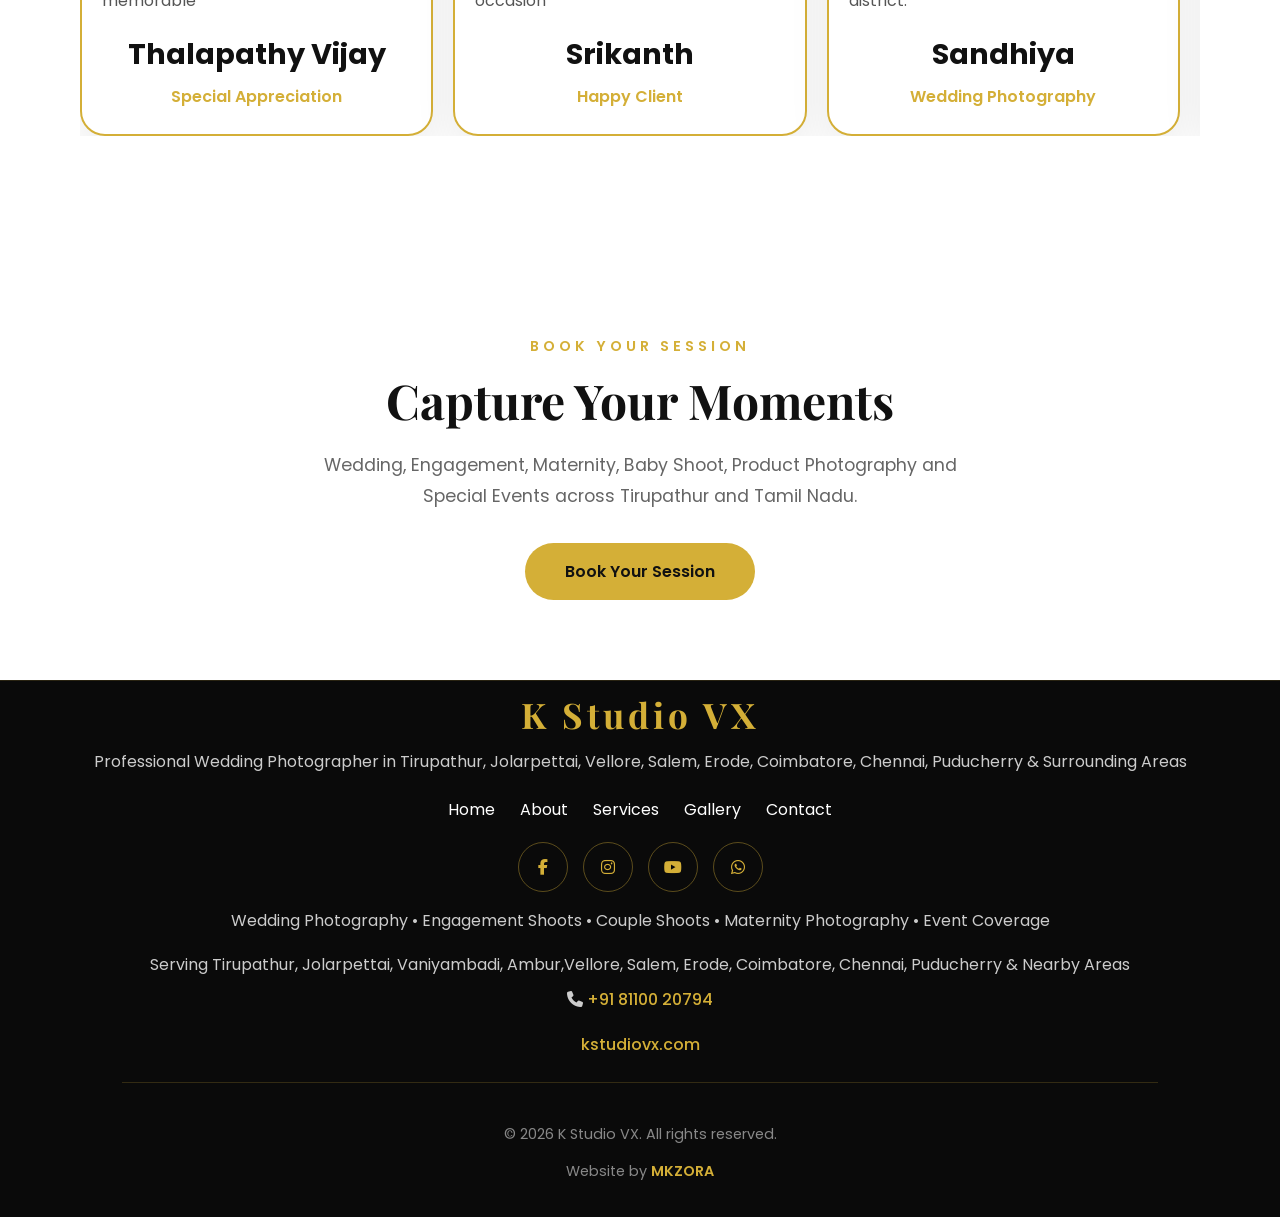
==== commit 3b96b245: "Updated website content" ====
--- a/index.html
+++ b/index.html
@@ -602,7 +602,7 @@
         <h2>K Studio VX</h2>
 
         <p class="footer-tagline">
-            Professional Wedding Photographer in Tirupathur, Jolarpettai & Surrounding Areas
+            Professional Wedding Photographer in Tirupathur, Jolarpettai, Vellore, Salem, Erode, Coimbatore, Chennai, Puducherry & Surrounding Areas
         </p>
 
         <!-- Footer Navigation -->
@@ -666,7 +666,7 @@
 
         <p class="footer-location">
             Serving Tirupathur, Jolarpettai, Vaniyambadi,
-            Ambur & Nearby Areas
+            Ambur,Vellore, Salem, Erode, Coimbatore, Chennai, Puducherry & Nearby Areas
         </p>
 
         <!-- Contact -->
@@ -692,10 +692,10 @@
 
         <p class="footer-credit">
             Website by
-            <a href="https://mohankanth.com"
+            <a href="https://mkzora.com"
                target="_blank"
                rel="noopener noreferrer">
-                MK Marketing
+                MKZORA
             </a>
         </p>
 
